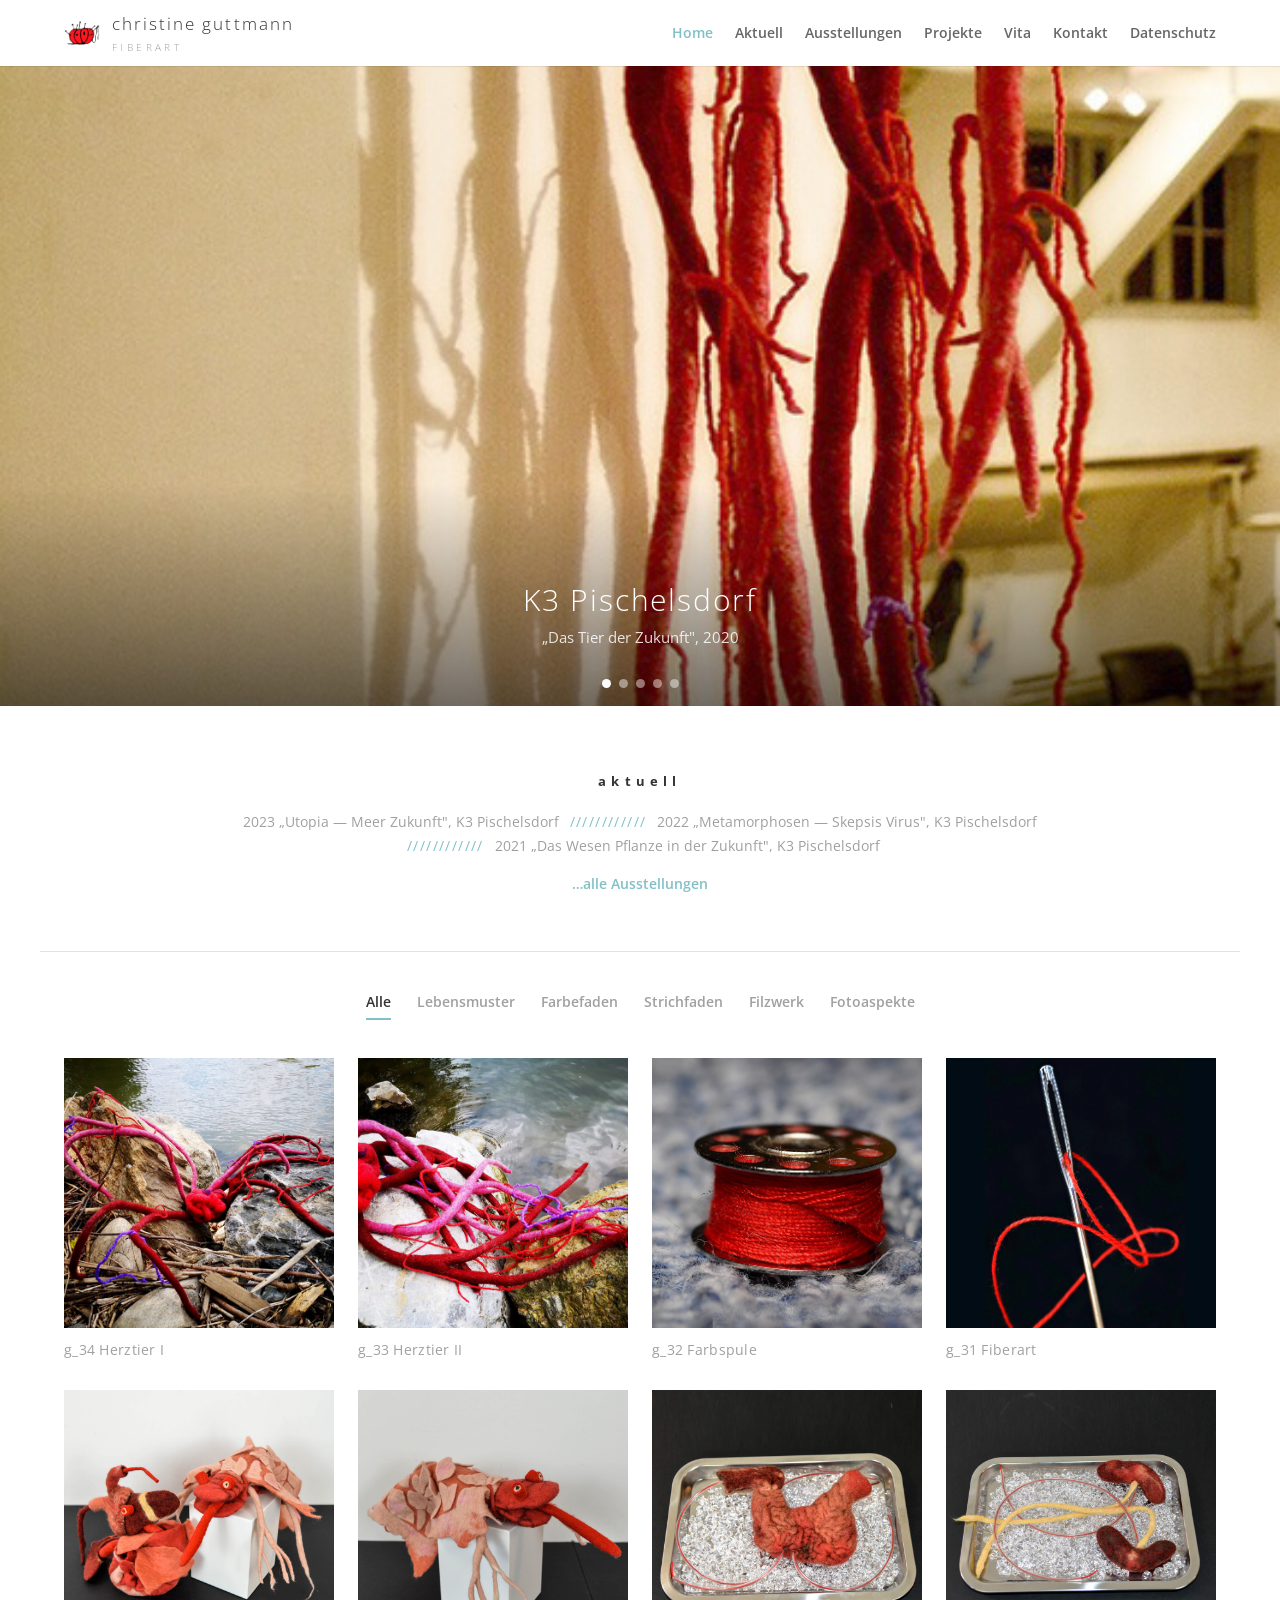
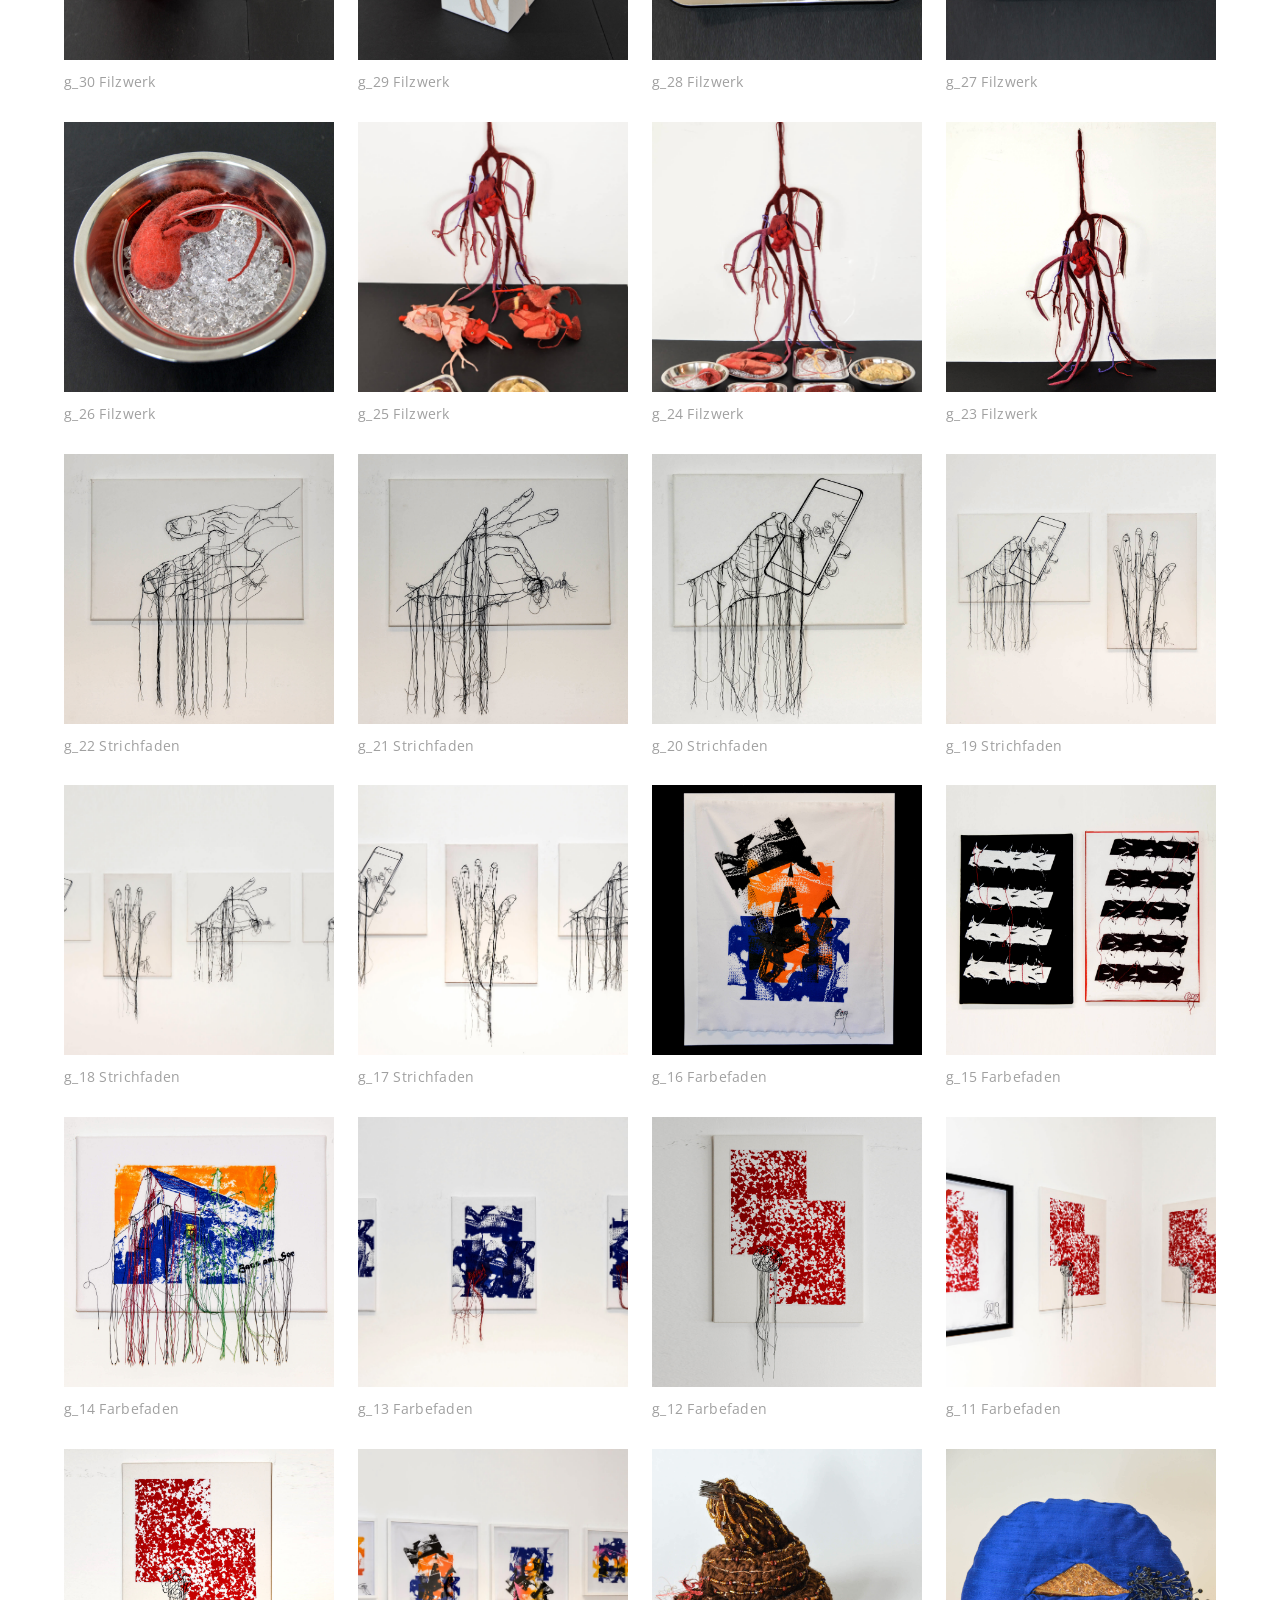
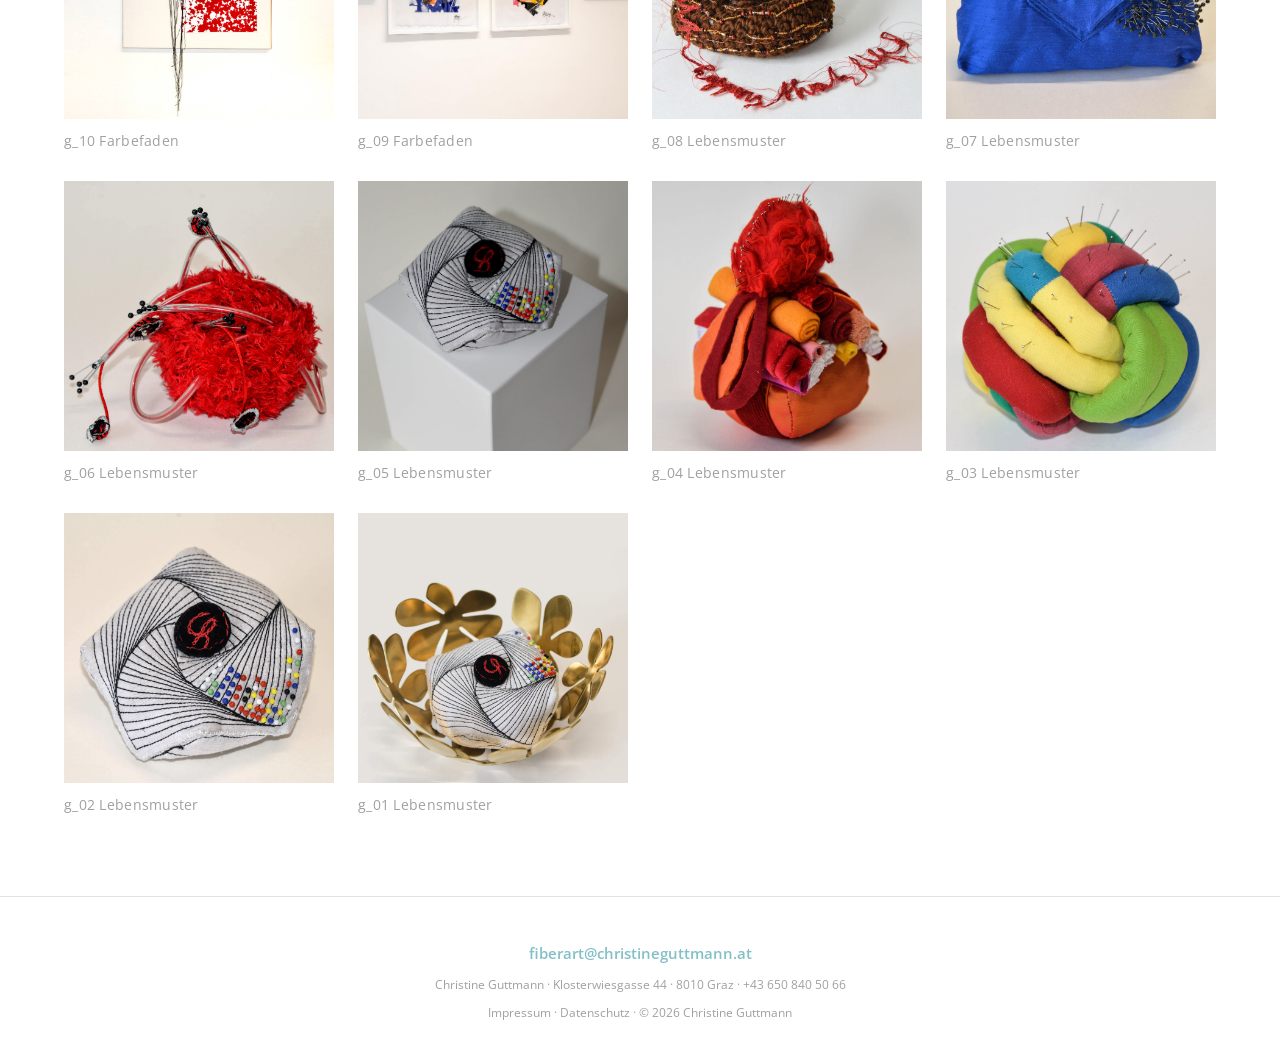
==== index.html @ 966ac3e8 "Initial commit: Guttmann website redesign Static site with six pages (index, vita, ausstellungen, ko" ====
<!DOCTYPE html>
<html lang="de">
<head>
  <meta charset="UTF-8">
  <meta name="viewport" content="width=device-width, initial-scale=1">
  <title>Christine Guttmann | fiberART</title>
  <meta name="description" content="Christine Guttmann — fiberART aus Graz. Textile Kunst: lebensMUSTER, farbeFADEN, strichFADEN, filzWERK, fotoASPEKTE.">
  <link rel="icon" type="image/png" sizes="32x32" href="assets/img/cropped-Fiberart-by-Christine-Guttmann-32x32.png">
  <link rel="icon" type="image/png" sizes="192x192" href="assets/img/cropped-Fiberart-by-Christine-Guttmann-192x192.png">
  <link rel="preconnect" href="https://fonts.googleapis.com">
  <link rel="preconnect" href="https://fonts.gstatic.com" crossorigin>
  <link href="https://fonts.googleapis.com/css2?family=Open+Sans:wght@300;400;600;700&display=swap" rel="stylesheet">
  <link rel="stylesheet" href="assets/css/style.css">
</head>
<body>

<header class="site-header" id="top">
  <div class="header-inner">
    <a class="logo" href="index.html">
      <img src="assets/img/cropped-Fiberart-by-Christine-Guttmann-180x180.png" alt="">
      <span>christine guttmann<em>fiberART</em></span>
    </a>
    <button class="nav-toggle" aria-label="Menü öffnen" aria-expanded="false"><span></span><span></span><span></span></button>
    <nav id="top-nav" aria-label="Hauptnavigation">
      <ul>
        <li><a href="index.html" class="current">Home</a></li>
        <li><a href="#aktuell">Aktuell</a></li>
        <li><a href="ausstellungen.html">Ausstellungen</a></li>
        <li><a href="#projekte">Projekte</a></li>
        <li><a href="vita.html">Vita</a></li>
        <li><a href="kontakt.html">Kontakt</a></li>
        <li><a href="datenschutz.html">Datenschutz</a></li>
      </ul>
    </nav>
  </div>
</header>

<!-- Fullwidth exhibition slider -->
<section class="slider" aria-label="Ausstellungsansichten">
  <div class="slides">
    <div class="slide is-active">
      <img src="assets/img/2020-K3-Ausstellung-Pischelsdorf-Christine-Guttmann.jpg" alt="Ausstellungsansicht K3 Pischelsdorf 2020">
      <div class="slide-caption">
        <h2>K3 Pischelsdorf</h2>
        <p>„Das Tier der Zukunft", 2020</p>
      </div>
    </div>
    <div class="slide">
      <img src="assets/img/Ausstellung-Christine-Guttmann-Die-Gedanken-sind-frei-.jpg" alt="Ausstellungsansicht Erlöserkirche Liebenau 2019">
      <div class="slide-caption">
        <h2>Erlöserkirche Liebenau</h2>
        <p>„Die Gedanken sind frei", 2019</p>
      </div>
    </div>
    <div class="slide">
      <img src="assets/img/Ausstellung-K3-Pischelsdorf-Der-Mensch-der-Zukunft-Christine-Guttmann.jpg" alt="Ausstellungsansicht K3 Pischelsdorf 2019">
      <div class="slide-caption">
        <h2>K3 Pischelsdorf</h2>
        <p>„Der Mensch der Zukunft", 2019</p>
      </div>
    </div>
    <div class="slide">
      <img src="assets/img/Ausstellung-Menschenbilder-Gallerie-Daboga-2017-Christine-Guttmann.jpg" alt="Ausstellungsansicht Galerie DABOGA Frohnleiten 2017">
      <div class="slide-caption">
        <h2>Galerie DABOGA, Frohnleiten</h2>
        <p>„Menschenbilder", 2017</p>
      </div>
    </div>
    <div class="slide">
      <img src="assets/img/Chistine-Guttmann-Ausstellung.jpg" alt="Ausstellungsansicht fiberART">
      <div class="slide-caption">
        <h2>fiberART</h2>
        <p>Textile Kunst aus Graz</p>
      </div>
    </div>
  </div>
  <button class="slider-arrow prev" aria-label="Vorheriges Bild">&#10094;</button>
  <button class="slider-arrow next" aria-label="Nächstes Bild">&#10095;</button>
  <div class="slider-dots" role="tablist"></div>
</section>

<!-- Aktuell -->
<section class="aktuell" id="aktuell">
  <h3>aktuell</h3>
  <p>
    2023 „Utopia — Meer Zukunft", K3 Pischelsdorf <span class="sep">////////////</span>
    2022 „Metamorphosen — Skepsis Virus", K3 Pischelsdorf <span class="sep">////////////</span>
    2021 „Das Wesen Pflanze in der Zukunft", K3 Pischelsdorf
  </p>
  <p class="more"><a href="ausstellungen.html">&hellip;alle Ausstellungen</a></p>
</section>

<!-- Filterable portfolio -->
<section class="portfolio" id="projekte">
  <ul class="filters" role="tablist" aria-label="Projekte filtern">
    <li><button class="filter is-active" data-filter="all">Alle</button></li>
    <li><button class="filter" data-filter="lebensmuster">Lebensmuster</button></li>
    <li><button class="filter" data-filter="farbefaden">Farbefaden</button></li>
    <li><button class="filter" data-filter="strichfaden">Strichfaden</button></li>
    <li><button class="filter" data-filter="filzwerk">Filzwerk</button></li>
    <li><button class="filter" data-filter="fotoaspekte">Fotoaspekte</button></li>
  </ul>

  <div class="grid">
    <a class="item" data-cat="fotoaspekte" href="assets/img/Herztier-I-Christine-Guttmann.jpg" data-lightbox data-caption="g_34 Herztier I">
      <figure><img src="assets/img/Herztier-I-Christine-Guttmann.jpg" alt="Herztier I" loading="lazy"></figure>
      <h2>g_34 Herztier I</h2>
    </a>
    <a class="item" data-cat="fotoaspekte" href="assets/img/Herztier-II-Christine-Guttmann.jpg" data-lightbox data-caption="g_33 Herztier II">
      <figure><img src="assets/img/Herztier-II-Christine-Guttmann.jpg" alt="Herztier II" loading="lazy"></figure>
      <h2>g_33 Herztier II</h2>
    </a>
    <a class="item" data-cat="fotoaspekte" href="assets/img/Farbspule.jpg" data-lightbox data-caption="g_32 Farbspule">
      <figure><img src="assets/img/Farbspule.jpg" alt="Farbspule" loading="lazy"></figure>
      <h2>g_32 Farbspule</h2>
    </a>
    <a class="item" data-cat="fotoaspekte" href="assets/img/Fiberart-by-Christine-Guttmann.jpg" data-lightbox data-caption="g_31 Fiberart">
      <figure><img src="assets/img/Fiberart-by-Christine-Guttmann.jpg" alt="Fiberart Detail" loading="lazy"></figure>
      <h2>g_31 Fiberart</h2>
    </a>
    <a class="item" data-cat="filzwerk" href="assets/img/Christine-Guttmann_Filzkunst_7759.jpg" data-lightbox data-caption="g_30 Filzwerk">
      <figure><img src="assets/img/Christine-Guttmann_Filzkunst_7759.jpg" alt="Filzwerk" loading="lazy"></figure>
      <h2>g_30 Filzwerk</h2>
    </a>
    <a class="item" data-cat="filzwerk" href="assets/img/Christine-Guttmann_Filzkunst_7757.jpg" data-lightbox data-caption="g_29 Filzwerk">
      <figure><img src="assets/img/Christine-Guttmann_Filzkunst_7757.jpg" alt="Filzwerk" loading="lazy"></figure>
      <h2>g_29 Filzwerk</h2>
    </a>
    <a class="item" data-cat="filzwerk" href="assets/img/Christine-Guttmann_Filzkunst_7756.jpg" data-lightbox data-caption="g_28 Filzwerk">
      <figure><img src="assets/img/Christine-Guttmann_Filzkunst_7756.jpg" alt="Filzwerk" loading="lazy"></figure>
      <h2>g_28 Filzwerk</h2>
    </a>
    <a class="item" data-cat="filzwerk" href="assets/img/Christine-Guttmann_Filzkunst_7752.jpg" data-lightbox data-caption="g_27 Filzwerk">
      <figure><img src="assets/img/Christine-Guttmann_Filzkunst_7752.jpg" alt="Filzwerk" loading="lazy"></figure>
      <h2>g_27 Filzwerk</h2>
    </a>
    <a class="item" data-cat="filzwerk" href="assets/img/Christine-Guttmann_Filzkunst_7746.jpg" data-lightbox data-caption="g_26 Filzwerk">
      <figure><img src="assets/img/Christine-Guttmann_Filzkunst_7746.jpg" alt="Filzwerk" loading="lazy"></figure>
      <h2>g_26 Filzwerk</h2>
    </a>
    <a class="item" data-cat="filzwerk" href="assets/img/Christine-Guttmann_Filzkunst_7738.jpg" data-lightbox data-caption="g_25 Filzwerk">
      <figure><img src="assets/img/Christine-Guttmann_Filzkunst_7738.jpg" alt="Filzwerk" loading="lazy"></figure>
      <h2>g_25 Filzwerk</h2>
    </a>
    <a class="item" data-cat="filzwerk" href="assets/img/Christine-Guttmann_Filzkunst_7726.jpg" data-lightbox data-caption="g_24 Filzwerk">
      <figure><img src="assets/img/Christine-Guttmann_Filzkunst_7726.jpg" alt="Filzwerk" loading="lazy"></figure>
      <h2>g_24 Filzwerk</h2>
    </a>
    <a class="item" data-cat="filzwerk" href="assets/img/Christine-Guttmann_Filzkunst_7720-2.jpg" data-lightbox data-caption="g_23 Filzwerk">
      <figure><img src="assets/img/Christine-Guttmann_Filzkunst_7720-2.jpg" alt="Filzwerk" loading="lazy"></figure>
      <h2>g_23 Filzwerk</h2>
    </a>
    <a class="item" data-cat="strichfaden" href="assets/img/Christine-Guttmann_StrichStich_7696.jpg" data-lightbox data-caption="g_22 Strichfaden">
      <figure><img src="assets/img/Christine-Guttmann_StrichStich_7696.jpg" alt="Strichfaden" loading="lazy"></figure>
      <h2>g_22 Strichfaden</h2>
    </a>
    <a class="item" data-cat="strichfaden" href="assets/img/Christine-Guttmann_StrichStich_7692.jpg" data-lightbox data-caption="g_21 Strichfaden">
      <figure><img src="assets/img/Christine-Guttmann_StrichStich_7692.jpg" alt="Strichfaden" loading="lazy"></figure>
      <h2>g_21 Strichfaden</h2>
    </a>
    <a class="item" data-cat="strichfaden" href="assets/img/Christine-Guttmann_StrichStich_7690-a.jpg" data-lightbox data-caption="g_20 Strichfaden">
      <figure><img src="assets/img/Christine-Guttmann_StrichStich_7690-a.jpg" alt="Strichfaden" loading="lazy"></figure>
      <h2>g_20 Strichfaden</h2>
    </a>
    <a class="item" data-cat="strichfaden" href="assets/img/Christine-Guttmann_StrichStich_7688a.jpg" data-lightbox data-caption="g_19 Strichfaden">
      <figure><img src="assets/img/Christine-Guttmann_StrichStich_7688a.jpg" alt="Strichfaden" loading="lazy"></figure>
      <h2>g_19 Strichfaden</h2>
    </a>
    <a class="item" data-cat="strichfaden" href="assets/img/Christine-Guttmann_StrichStich_7688.jpg" data-lightbox data-caption="g_18 Strichfaden">
      <figure><img src="assets/img/Christine-Guttmann_StrichStich_7688.jpg" alt="Strichfaden" loading="lazy"></figure>
      <h2>g_18 Strichfaden</h2>
    </a>
    <a class="item" data-cat="strichfaden" href="assets/img/Christine-Guttmann_StrichStich_7681-1.jpg" data-lightbox data-caption="g_17 Strichfaden">
      <figure><img src="assets/img/Christine-Guttmann_StrichStich_7681-1.jpg" alt="Strichfaden" loading="lazy"></figure>
      <h2>g_17 Strichfaden</h2>
    </a>
    <a class="item" data-cat="farbefaden" href="assets/img/Christine-Guttmann_FarbeStich_7719.jpg" data-lightbox data-caption="g_16 Farbefaden">
      <figure><img src="assets/img/Christine-Guttmann_FarbeStich_7719.jpg" alt="Farbefaden" loading="lazy"></figure>
      <h2>g_16 Farbefaden</h2>
    </a>
    <a class="item" data-cat="farbefaden" href="assets/img/Christine-Guttmann_FarbeStich_7711.jpg" data-lightbox data-caption="g_15 Farbefaden">
      <figure><img src="assets/img/Christine-Guttmann_FarbeStich_7711.jpg" alt="Farbefaden" loading="lazy"></figure>
      <h2>g_15 Farbefaden</h2>
    </a>
    <a class="item" data-cat="farbefaden" href="assets/img/Christine-Guttmann_FarbeStich_7673.jpg" data-lightbox data-caption="g_14 Farbefaden">
      <figure><img src="assets/img/Christine-Guttmann_FarbeStich_7673.jpg" alt="Farbefaden" loading="lazy"></figure>
      <h2>g_14 Farbefaden</h2>
    </a>
    <a class="item" data-cat="farbefaden" href="assets/img/Christine-Guttmann_FarbeStich_7664.jpg" data-lightbox data-caption="g_13 Farbefaden">
      <figure><img src="assets/img/Christine-Guttmann_FarbeStich_7664.jpg" alt="Farbefaden" loading="lazy"></figure>
      <h2>g_13 Farbefaden</h2>
    </a>
    <a class="item" data-cat="farbefaden" href="assets/img/Christine-Guttmann_FarbeStich_7650.jpg" data-lightbox data-caption="g_12 Farbefaden">
      <figure><img src="assets/img/Christine-Guttmann_FarbeStich_7650.jpg" alt="Farbefaden" loading="lazy"></figure>
      <h2>g_12 Farbefaden</h2>
    </a>
    <a class="item" data-cat="farbefaden" href="assets/img/Christine-Guttmann_FarbeStich_7628.jpg" data-lightbox data-caption="g_11 Farbefaden">
      <figure><img src="assets/img/Christine-Guttmann_FarbeStich_7628.jpg" alt="Farbefaden" loading="lazy"></figure>
      <h2>g_11 Farbefaden</h2>
    </a>
    <a class="item" data-cat="farbefaden" href="assets/img/Christine-Guttmann_FarbeStich_7623.jpg" data-lightbox data-caption="g_10 Farbefaden">
      <figure><img src="assets/img/Christine-Guttmann_FarbeStich_7623.jpg" alt="Farbefaden" loading="lazy"></figure>
      <h2>g_10 Farbefaden</h2>
    </a>
    <a class="item" data-cat="farbefaden" href="assets/img/Christine-Guttmann_FarbeStich_7602.jpg" data-lightbox data-caption="g_09 Farbefaden">
      <figure><img src="assets/img/Christine-Guttmann_FarbeStich_7602.jpg" alt="Farbefaden" loading="lazy"></figure>
      <h2>g_09 Farbefaden</h2>
    </a>
    <a class="item" data-cat="lebensmuster" href="assets/img/Christine-Guttmann_LebensmusterB_3792.jpg" data-lightbox data-caption="g_08 Lebensmuster">
      <figure><img src="assets/img/Christine-Guttmann_LebensmusterB_3792.jpg" alt="Lebensmuster" loading="lazy"></figure>
      <h2>g_08 Lebensmuster</h2>
    </a>
    <a class="item" data-cat="lebensmuster" href="assets/img/Christine-Guttmann_LebensmusterB_3738.jpg" data-lightbox data-caption="g_07 Lebensmuster">
      <figure><img src="assets/img/Christine-Guttmann_LebensmusterB_3738.jpg" alt="Lebensmuster" loading="lazy"></figure>
      <h2>g_07 Lebensmuster</h2>
    </a>
    <a class="item" data-cat="lebensmuster" href="assets/img/Christine-Guttmann_LebensmusterB_3706.jpg" data-lightbox data-caption="g_06 Lebensmuster">
      <figure><img src="assets/img/Christine-Guttmann_LebensmusterB_3706.jpg" alt="Lebensmuster" loading="lazy"></figure>
      <h2>g_06 Lebensmuster</h2>
    </a>
    <a class="item" data-cat="lebensmuster" href="assets/img/Christine-Guttmann_LebensmusterA_3830.jpg" data-lightbox data-caption="g_05 Lebensmuster">
      <figure><img src="assets/img/Christine-Guttmann_LebensmusterA_3830.jpg" alt="Lebensmuster" loading="lazy"></figure>
      <h2>g_05 Lebensmuster</h2>
    </a>
    <a class="item" data-cat="lebensmuster" href="assets/img/Christine-Guttmann_LebensmusterA_3778.jpg" data-lightbox data-caption="g_04 Lebensmuster">
      <figure><img src="assets/img/Christine-Guttmann_LebensmusterA_3778.jpg" alt="Lebensmuster" loading="lazy"></figure>
      <h2>g_04 Lebensmuster</h2>
    </a>
    <a class="item" data-cat="lebensmuster" href="assets/img/Christine-Guttmann_LebensmusterA_3770-1.jpg" data-lightbox data-caption="g_03 Lebensmuster">
      <figure><img src="assets/img/Christine-Guttmann_LebensmusterA_3770-1.jpg" alt="Lebensmuster" loading="lazy"></figure>
      <h2>g_03 Lebensmuster</h2>
    </a>
    <a class="item" data-cat="lebensmuster" href="assets/img/Christine-Guttmann_LebensmusterA_3720-1.jpg" data-lightbox data-caption="g_02 Lebensmuster">
      <figure><img src="assets/img/Christine-Guttmann_LebensmusterA_3720-1.jpg" alt="Lebensmuster" loading="lazy"></figure>
      <h2>g_02 Lebensmuster</h2>
    </a>
    <a class="item" data-cat="lebensmuster" href="assets/img/Christine-Guttmann_LebensmusterA_3715-1.jpg" data-lightbox data-caption="g_01 Lebensmuster">
      <figure><img src="assets/img/Christine-Guttmann_LebensmusterA_3715-1.jpg" alt="Lebensmuster" loading="lazy"></figure>
      <h2>g_01 Lebensmuster</h2>
    </a>
  </div>
</section>

<footer class="site-footer">
  <p><a href="mailto:fiberart@christineguttmann.at">fiberart@christineguttmann.at</a></p>
  <p class="fine">Christine Guttmann · Klosterwiesgasse 44 · 8010 Graz · <a href="tel:+436508405066">+43&nbsp;650&nbsp;840&nbsp;50&nbsp;66</a></p>
  <p class="fine legal">
    <a href="impressum.html">Impressum</a> ·
    <a href="datenschutz.html">Datenschutz</a> ·
    © <span id="year">2026</span> Christine Guttmann
  </p>
</footer>

<script src="assets/js/main.js"></script>
</body>
</html>
---- assets/css/style.css ----
/* ============================================================
   Christine Guttmann — fiberART · Redesign
   Minimal white portfolio: fixed header, fullwidth slider,
   aktuell strip, filterable project grid, slim footer.
   ============================================================ */

:root {
  --text: #666;
  --text-light: #a0a0a0;
  --heading: #333;
  --accent: #82c0c7;
  --line: #e2e2e2;
  --bg: #fff;
  --header-h: 66px;
  --max: 1200px;
}

* { margin: 0; padding: 0; box-sizing: border-box; }

html { scroll-behavior: smooth; scroll-padding-top: var(--header-h); }

body {
  font-family: "Open Sans", Helvetica, Arial, sans-serif;
  font-size: 14px;
  line-height: 1.7;
  color: var(--text);
  background: var(--bg);
  -webkit-font-smoothing: antialiased;
}

img { max-width: 100%; display: block; }
a { color: var(--accent); text-decoration: none; transition: color .2s ease, opacity .2s ease; }
a:hover { color: var(--heading); }

/* ---------- Header ---------- */

.site-header {
  position: fixed;
  inset: 0 0 auto 0;
  height: var(--header-h);
  background: rgba(255, 255, 255, .96);
  box-shadow: 0 1px 0 rgba(0, 0, 0, .08);
  z-index: 100;
}

.header-inner {
  max-width: var(--max);
  height: 100%;
  margin: 0 auto;
  padding: 0 24px;
  display: flex;
  align-items: center;
  justify-content: space-between;
  gap: 24px;
}

.logo {
  display: flex;
  align-items: center;
  gap: 12px;
  color: var(--heading);
}

.logo img { width: 36px; height: 36px; }

.logo span {
  font-size: 17px;
  font-weight: 300;
  letter-spacing: .12em;
  text-transform: lowercase;
  white-space: nowrap;
}

.logo em {
  display: block;
  font-style: normal;
  font-size: 10px;
  letter-spacing: .34em;
  color: var(--text-light);
  text-transform: uppercase;
}

#top-nav ul {
  list-style: none;
  display: flex;
  gap: 22px;
}

#top-nav a {
  color: var(--text);
  font-size: 14px;
  font-weight: 600;
  padding: 6px 0;
}

#top-nav a:hover,
#top-nav a.current { color: var(--accent); }

.nav-toggle {
  display: none;
  background: none;
  border: 0;
  cursor: pointer;
  padding: 8px;
}

.nav-toggle span {
  display: block;
  width: 22px;
  height: 2px;
  margin: 5px 0;
  background: var(--heading);
  transition: transform .2s ease, opacity .2s ease;
}

/* ---------- Slider ---------- */

.slider {
  position: relative;
  margin-top: var(--header-h);
  height: min(72vh, 640px);
  overflow: hidden;
  background: #111;
}

.slides, .slide { position: absolute; inset: 0; }

.slide {
  opacity: 0;
  transition: opacity .8s ease;
  pointer-events: none;
}

.slide.is-active { opacity: 1; pointer-events: auto; }

.slide img {
  width: 100%;
  height: 100%;
  object-fit: cover;
  object-position: center;
}

.slide-caption {
  position: absolute;
  inset: auto 0 0 0;
  padding: 90px 24px 56px;
  text-align: center;
  color: #fff;
  background: linear-gradient(to top, rgba(0, 0, 0, .55), transparent);
}

.slide-caption h2 {
  font-size: 30px;
  font-weight: 300;
  letter-spacing: .06em;
}

.slide-caption p {
  font-size: 15px;
  color: rgba(255, 255, 255, .85);
}

.slider-arrow {
  position: absolute;
  top: 50%;
  transform: translateY(-50%);
  background: none;
  border: 0;
  color: rgba(255, 255, 255, .7);
  font-size: 34px;
  line-height: 1;
  padding: 16px;
  cursor: pointer;
  opacity: 0;
  transition: opacity .3s ease, color .2s ease;
  z-index: 5;
}

.slider:hover .slider-arrow { opacity: 1; }
.slider-arrow:hover { color: #fff; }
.slider-arrow.prev { left: 8px; }
.slider-arrow.next { right: 8px; }

.slider-dots {
  position: absolute;
  inset: auto 0 18px 0;
  display: flex;
  justify-content: center;
  gap: 8px;
  z-index: 5;
}

.slider-dots button {
  width: 9px;
  height: 9px;
  border-radius: 50%;
  border: 0;
  background: rgba(255, 255, 255, .45);
  cursor: pointer;
  transition: background .2s ease;
}

.slider-dots button.is-active { background: #fff; }

/* ---------- Aktuell ---------- */

.aktuell {
  max-width: 900px;
  margin: 0 auto;
  padding: 64px 24px 56px;
  text-align: center;
}

.aktuell h3 {
  font-size: 13px;
  font-weight: 700;
  letter-spacing: .4em;
  text-transform: lowercase;
  color: var(--heading);
  margin-bottom: 18px;
}

.aktuell p { color: var(--text-light); }

.aktuell .sep {
  color: var(--accent);
  letter-spacing: .1em;
  margin: 0 .5em;
  user-select: none;
}

.aktuell .more { margin-top: 14px; }
.aktuell .more a { font-weight: 600; }

/* ---------- Portfolio ---------- */

.portfolio {
  max-width: var(--max);
  margin: 0 auto;
  padding: 0 24px 80px;
  border-top: 1px solid var(--line);
}

.filters {
  list-style: none;
  display: flex;
  flex-wrap: wrap;
  justify-content: center;
  gap: 6px 26px;
  padding: 34px 0 38px;
}

.filter {
  background: none;
  border: 0;
  font: inherit;
  font-size: 14px;
  font-weight: 600;
  color: var(--text-light);
  cursor: pointer;
  padding: 4px 0;
  border-bottom: 2px solid transparent;
  transition: color .2s ease, border-color .2s ease;
}

.filter:hover { color: var(--text); }
.filter.is-active { color: var(--heading); border-bottom-color: var(--accent); }

.grid {
  display: grid;
  grid-template-columns: repeat(4, 1fr);
  gap: 28px 24px;
}

.item { display: block; }
.item.is-hidden { display: none; }

.item figure {
  aspect-ratio: 1 / 1;
  overflow: hidden;
  background: #f4f4f4;
}

.item img {
  width: 100%;
  height: 100%;
  object-fit: cover;
  transition: transform .5s ease, opacity .3s ease;
}

.item:hover img { transform: scale(1.04); opacity: .85; }

.item h2 {
  margin-top: 10px;
  font-size: 14px;
  font-weight: 400;
  color: var(--text-light);
  letter-spacing: .02em;
  transition: color .2s ease;
}

.item:hover h2 { color: var(--accent); }

/* ---------- Subpages ---------- */

.page {
  max-width: var(--max);
  margin: 0 auto;
  padding: 0 24px 80px;
}

.page-head {
  margin-top: var(--header-h);
  padding: 64px 0 44px;
  text-align: center;
}

.page-head h1 {
  font-size: 30px;
  font-weight: 300;
  letter-spacing: .06em;
  color: var(--heading);
}

.page-head p {
  margin-top: 8px;
  color: var(--text-light);
}

.prose { max-width: 700px; margin: 0 auto; }
.prose p + p { margin-top: 1.1em; }
.prose h2 {
  margin: 2.2em 0 .6em;
  font-size: 15px;
  font-weight: 700;
  letter-spacing: .06em;
  color: var(--heading);
}
.prose ul { margin: .8em 0 .8em 1.2em; }
.prose li { margin-bottom: .3em; }

.prose blockquote {
  margin: 2em 0;
  padding-left: 20px;
  border-left: 2px solid var(--accent);
  font-style: italic;
  color: var(--text-light);
}

.two-col {
  display: grid;
  grid-template-columns: 1.4fr 1fr;
  gap: 48px;
  align-items: start;
  max-width: 1000px;
  margin: 0 auto;
}

.two-col .prose { max-width: none; }

/* Contact card */
.contact-card {
  margin-top: 28px;
  display: grid;
  grid-template-columns: 90px 1fr;
  gap: 10px 20px;
}

.contact-card dt {
  font-weight: 600;
  color: var(--heading);
  font-size: 12px;
  letter-spacing: .1em;
  text-transform: uppercase;
  padding-top: 2px;
}

/* Exhibition list */
.exhibitions { list-style: none; max-width: 900px; margin: 0 auto; }

.exhibitions > li {
  padding: 36px 0;
  border-top: 1px solid var(--line);
}

.exhibitions > li:first-child { border-top: 0; padding-top: 0; }

.exhibitions .year {
  font-size: 12px;
  font-weight: 700;
  letter-spacing: .3em;
  color: var(--accent);
}

.exhibitions h2 {
  margin-top: 6px;
  font-size: 19px;
  font-weight: 300;
  letter-spacing: .03em;
  color: var(--heading);
}

.exhibitions .venue { color: var(--text-light); }

/* Image galleries on subpages */
.gallery {
  margin-top: 18px;
  display: grid;
  grid-template-columns: repeat(auto-fit, minmax(200px, 1fr));
  gap: 14px;
}

.gallery a { display: block; overflow: hidden; background: #f4f4f4; }
.gallery img {
  width: 100%;
  aspect-ratio: 4 / 3;
  object-fit: cover;
  transition: transform .5s ease, opacity .3s ease;
}
.gallery a:hover img { transform: scale(1.04); opacity: .85; }

.page-note {
  max-width: 700px;
  margin: 56px auto 0;
  text-align: center;
  color: var(--text-light);
}

/* ---------- Lightbox ---------- */

body.lb-open { overflow: hidden; }

.lightbox {
  position: fixed;
  inset: 0;
  z-index: 200;
  display: none;
  align-items: center;
  justify-content: center;
  padding: 56px 24px;
  background: rgba(0, 0, 0, .92);
}

.lightbox.is-open { display: flex; }

.lightbox figure {
  max-width: 100%;
  max-height: 100%;
  text-align: center;
}

.lightbox img {
  max-width: 100%;
  max-height: calc(100vh - 130px);
  width: auto;
  margin: 0 auto;
  object-fit: contain;
}

.lightbox figcaption {
  margin-top: 14px;
  font-size: 13px;
  letter-spacing: .08em;
  color: rgba(255, 255, 255, .75);
}

.lb-close,
.lb-arrow {
  position: absolute;
  background: none;
  border: 0;
  color: rgba(255, 255, 255, .7);
  line-height: 1;
  cursor: pointer;
  transition: color .2s ease;
  z-index: 2;
}

.lb-close:hover,
.lb-arrow:hover { color: #fff; }

.lb-close { top: 14px; right: 20px; font-size: 34px; padding: 8px 12px; }
.lb-arrow { top: 50%; transform: translateY(-50%); font-size: 34px; padding: 16px; display: none; }
.lightbox.has-nav .lb-arrow { display: block; }
.lb-arrow.prev { left: 8px; }
.lb-arrow.next { right: 8px; }

/* ---------- Footer ---------- */

.site-footer {
  border-top: 1px solid var(--line);
  padding: 44px 24px 40px;
  text-align: center;
}

.site-footer > p:first-child a {
  font-size: 15px;
  font-weight: 600;
}

.site-footer .fine {
  margin-top: 8px;
  font-size: 12px;
  color: var(--text-light);
}

.site-footer .fine a { color: var(--text-light); }
.site-footer .fine a:hover { color: var(--accent); }

/* ---------- Responsive ---------- */

@media (max-width: 980px) {
  .grid { grid-template-columns: repeat(3, 1fr); }
}

@media (max-width: 860px) {
  .nav-toggle { display: block; }

  #top-nav {
    position: fixed;
    top: var(--header-h);
    left: 0;
    right: 0;
    background: #fff;
    box-shadow: 0 8px 16px rgba(0, 0, 0, .08);
    max-height: 0;
    overflow: hidden;
    transition: max-height .3s ease;
  }

  #top-nav.is-open { max-height: 420px; }

  #top-nav ul {
    flex-direction: column;
    gap: 0;
    padding: 10px 24px 16px;
  }

  #top-nav a { display: block; padding: 10px 0; border-bottom: 1px solid var(--line); }
  #top-nav li:last-child a { border-bottom: 0; }

  body.nav-open .nav-toggle span:nth-child(1) { transform: translateY(7px) rotate(45deg); }
  body.nav-open .nav-toggle span:nth-child(2) { opacity: 0; }
  body.nav-open .nav-toggle span:nth-child(3) { transform: translateY(-7px) rotate(-45deg); }

  .slider { height: 52vh; }
  .slide-caption h2 { font-size: 22px; }

  .two-col { grid-template-columns: 1fr; gap: 32px; max-width: 700px; }
  .two-col figure { order: -1; }
}

@media (max-width: 620px) {
  .grid { grid-template-columns: repeat(2, 1fr); gap: 20px 14px; }
  .logo span { font-size: 15px; }
}
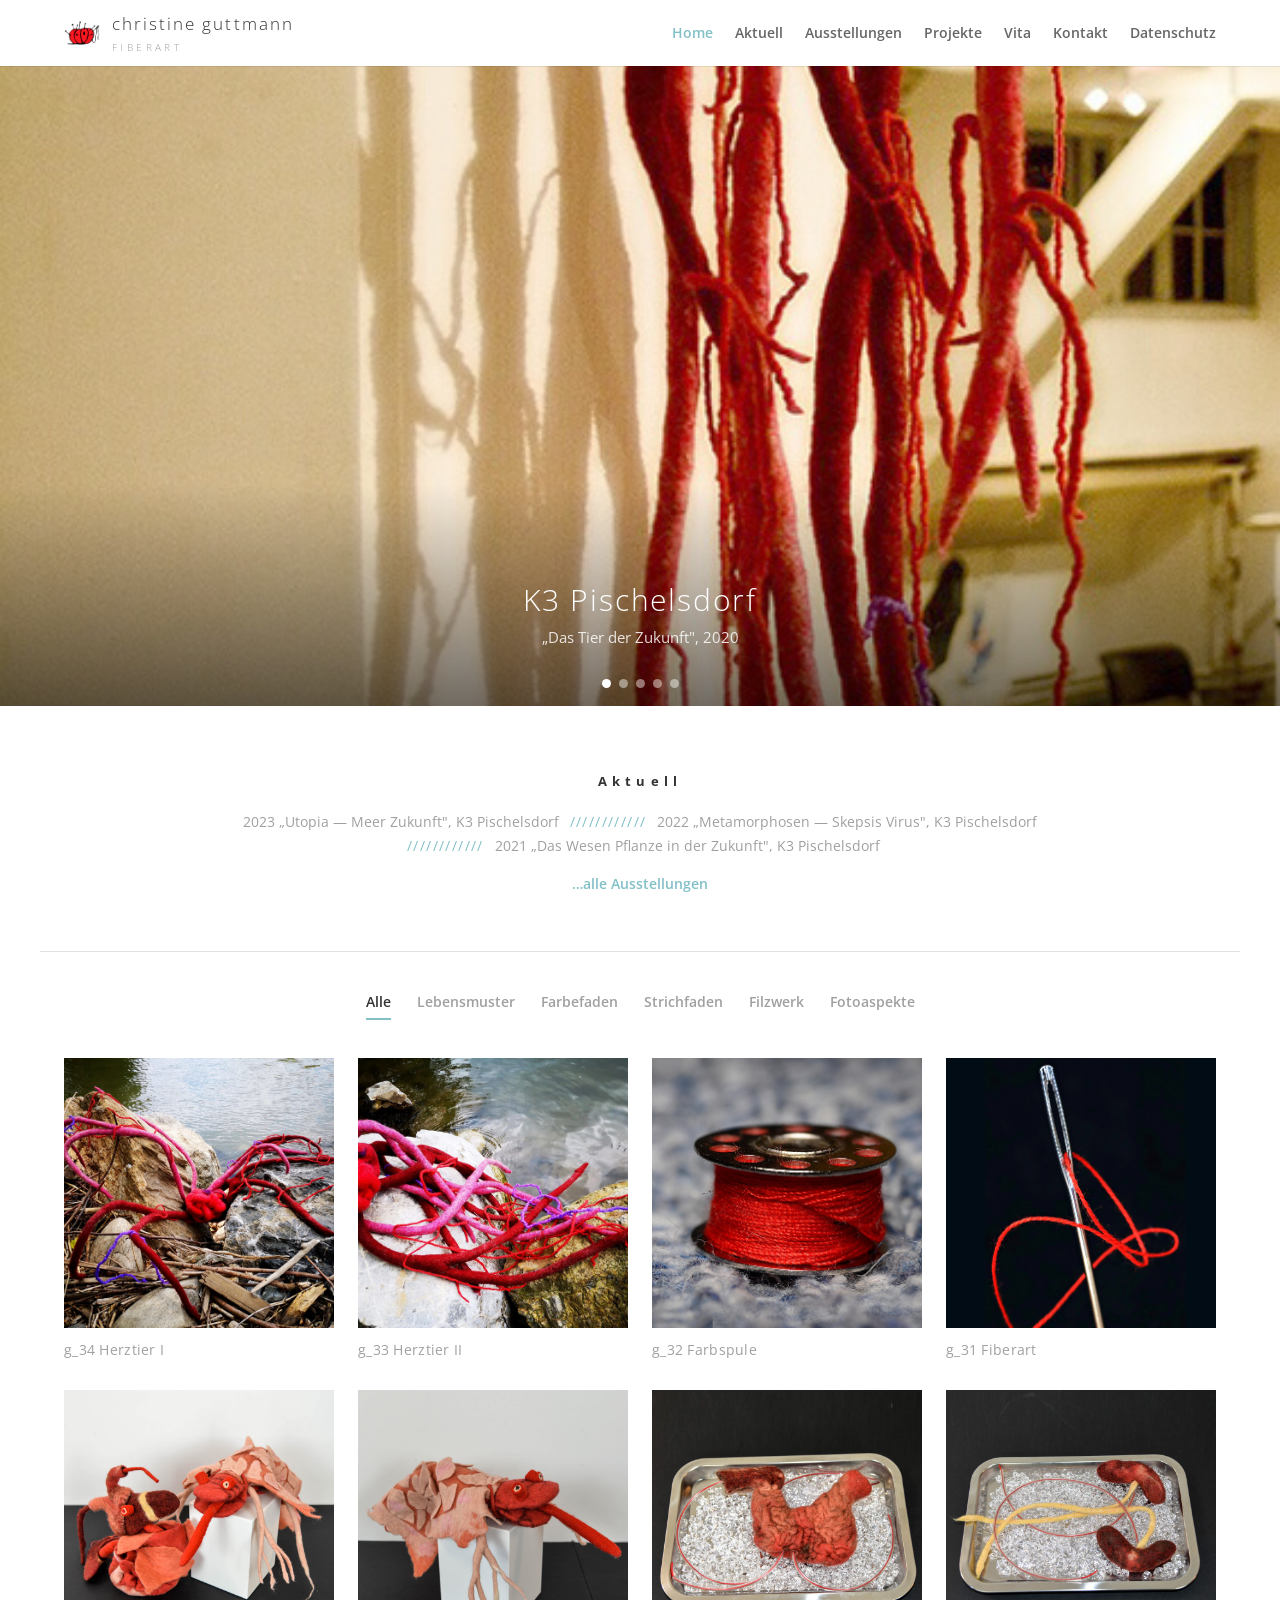
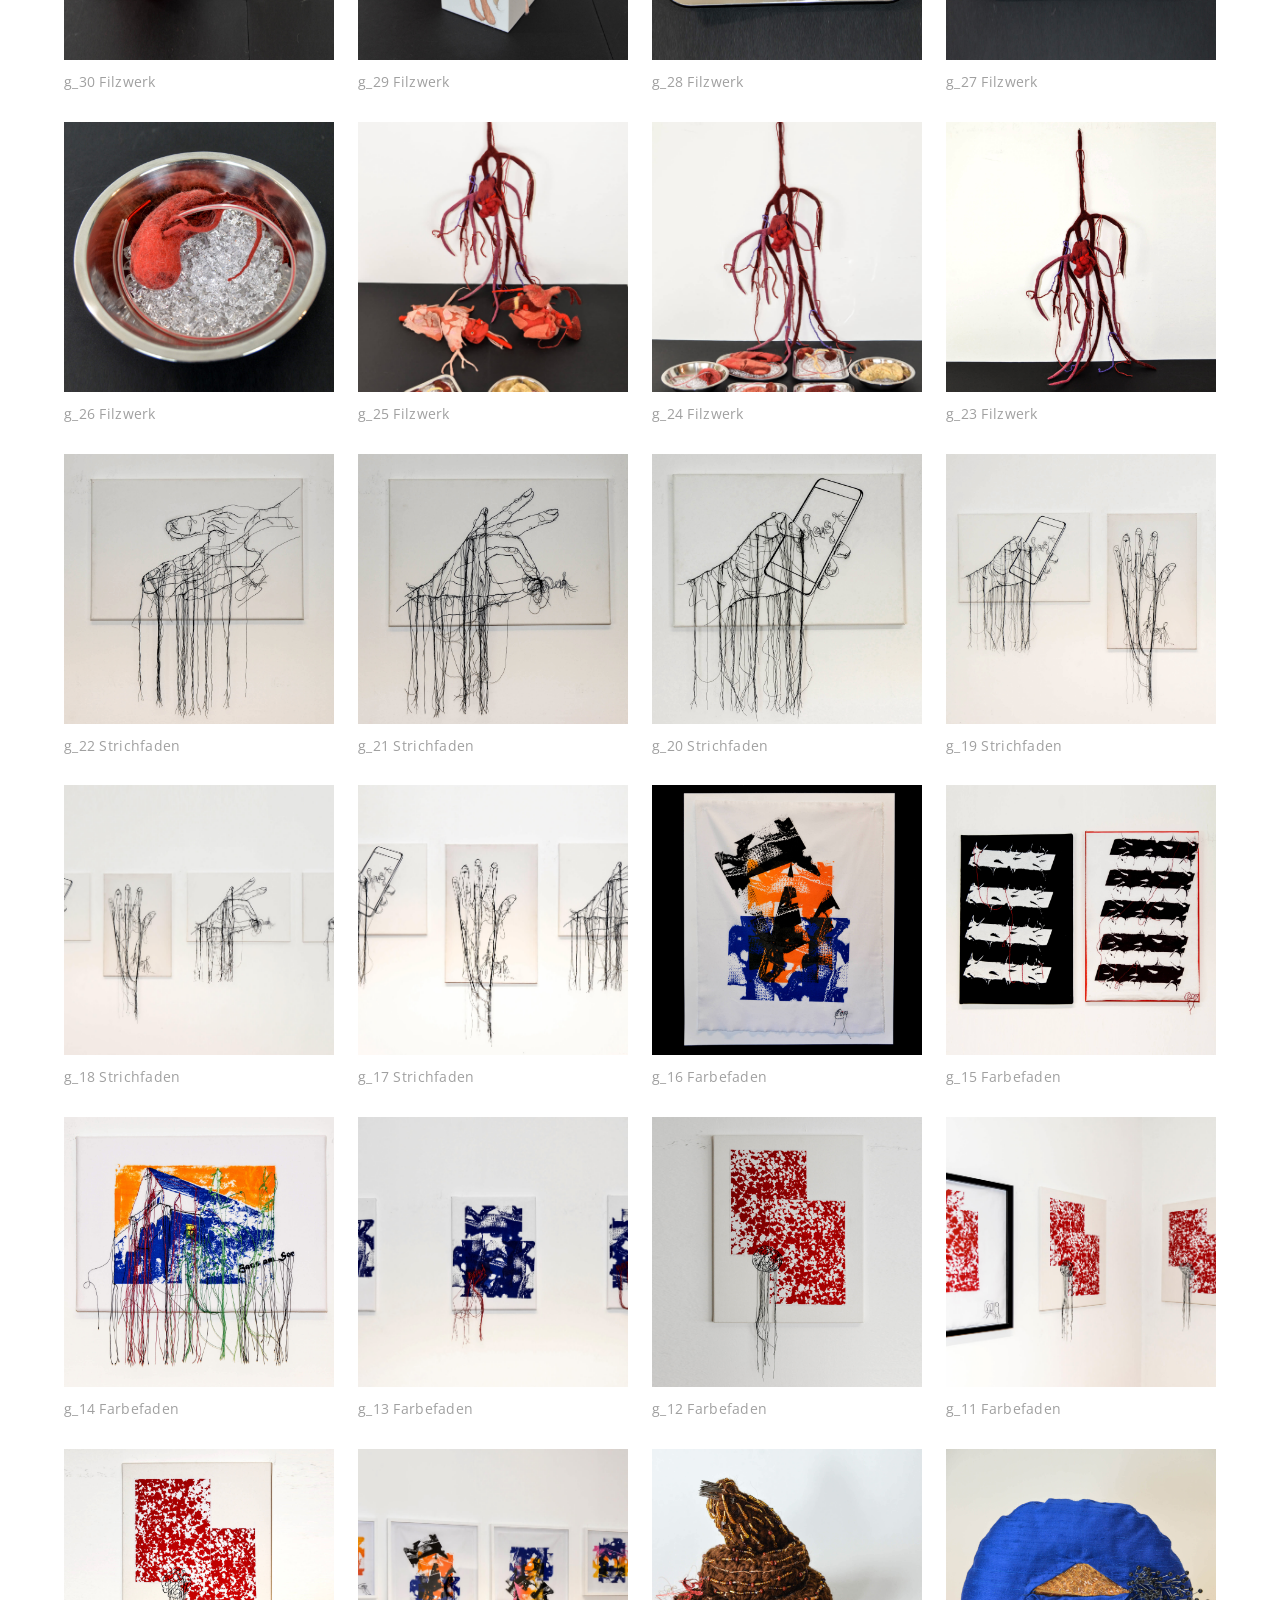
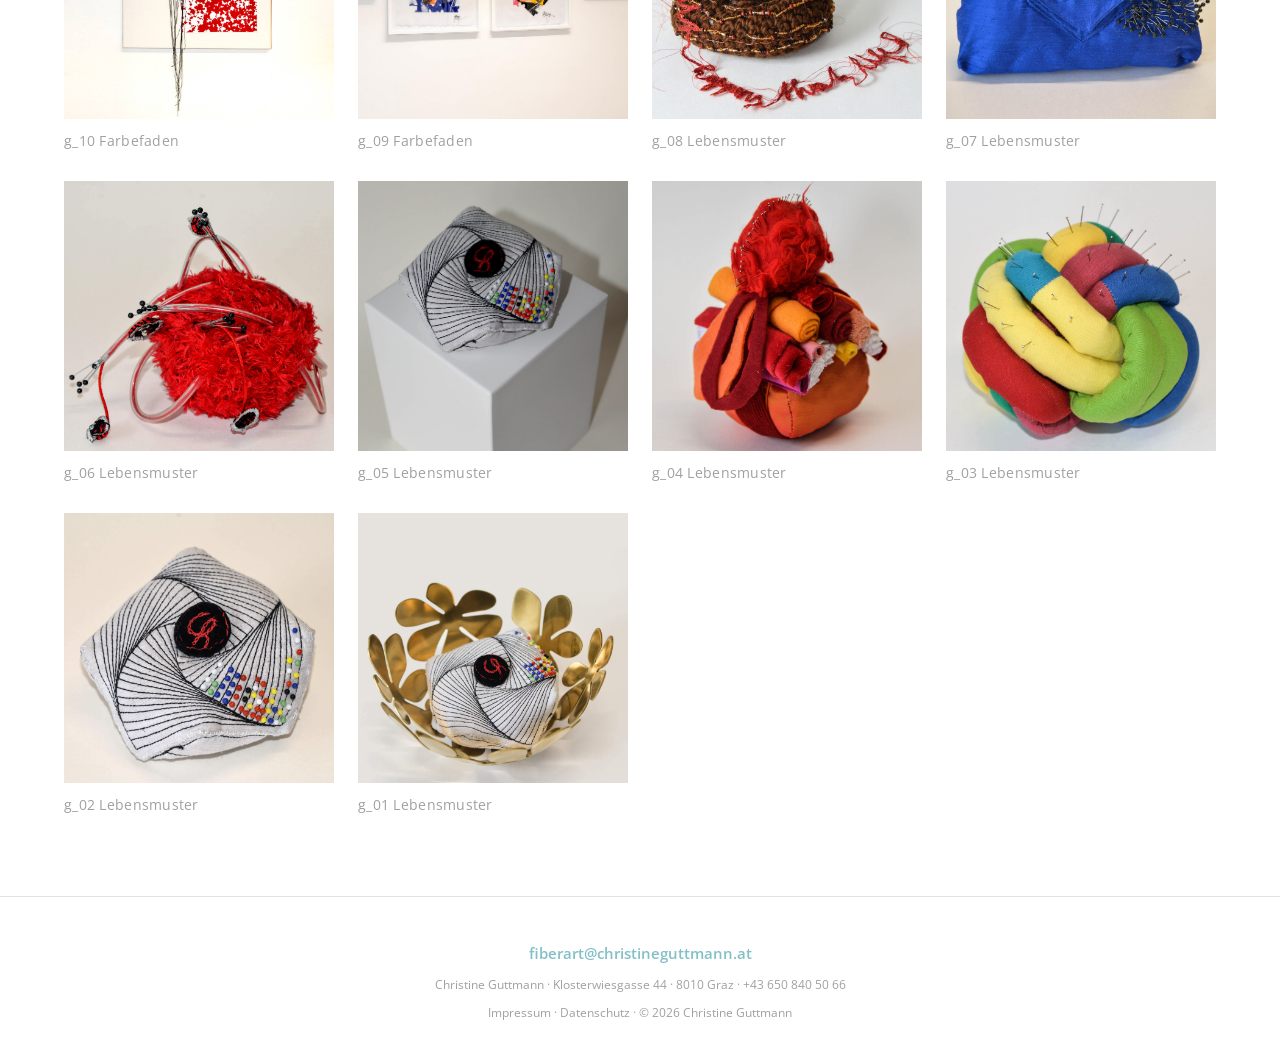
==== commit 46e35688: "@ Capitalise page titles The five page headings and the "aktuell" heading were lowercase. The latter" ====
--- a/index.html
+++ b/index.html
@@ -37,7 +37,7 @@
 
 <!-- Fullwidth exhibition slider -->
 <section class="slider" aria-label="Ausstellungsansichten">
-  <div class="slides">
+  <div class="slides" data-cms="startseite-slider" data-cms-kind="list" data-cms-label="Slideshow auf der Startseite">
     <div class="slide is-active">
       <img src="assets/img/2020-K3-Ausstellung-Pischelsdorf-Christine-Guttmann.jpg" alt="Ausstellungsansicht K3 Pischelsdorf 2020">
       <div class="slide-caption">
@@ -81,8 +81,8 @@
 
 <!-- Aktuell -->
 <section class="aktuell" id="aktuell">
-  <h3>aktuell</h3>
-  <p>
+  <h3 data-cms="aktuell-titel" data-cms-kind="text" data-cms-label="Überschrift">Aktuell</h3>
+  <p data-cms="aktuell-text" data-cms-kind="rich" data-cms-label="Aktuelle Ausstellungen">
     2023 „Utopia — Meer Zukunft", K3 Pischelsdorf <span class="sep">////////////</span>
     2022 „Metamorphosen — Skepsis Virus", K3 Pischelsdorf <span class="sep">////////////</span>
     2021 „Das Wesen Pflanze in der Zukunft", K3 Pischelsdorf
@@ -101,7 +101,7 @@
     <li><button class="filter" data-filter="fotoaspekte">Fotoaspekte</button></li>
   </ul>
 
-  <div class="grid">
+  <div class="grid" data-cms="projekte" data-cms-kind="list" data-cms-label="Projekte / Galerie">
     <a class="item" data-cat="fotoaspekte" href="assets/img/Herztier-I-Christine-Guttmann.jpg" data-lightbox data-caption="g_34 Herztier I">
       <figure><img src="assets/img/Herztier-I-Christine-Guttmann.jpg" alt="Herztier I" loading="lazy"></figure>
       <h2>g_34 Herztier I</h2>
@@ -242,8 +242,8 @@
 </section>
 
 <footer class="site-footer">
-  <p><a href="mailto:fiberart@christineguttmann.at">fiberart@christineguttmann.at</a></p>
-  <p class="fine">Christine Guttmann · Klosterwiesgasse 44 · 8010 Graz · <a href="tel:+436508405066">+43&nbsp;650&nbsp;840&nbsp;50&nbsp;66</a></p>
+  <p data-cms="footer-email" data-cms-kind="rich" data-cms-global data-cms-label="Footer: E-Mail"><a href="mailto:fiberart@christineguttmann.at">fiberart@christineguttmann.at</a></p>
+  <p class="fine" data-cms="footer-adresse" data-cms-kind="rich" data-cms-global data-cms-label="Footer: Adresse">Christine Guttmann · Klosterwiesgasse 44 · 8010 Graz · <a href="tel:+436508405066">+43&nbsp;650&nbsp;840&nbsp;50&nbsp;66</a></p>
   <p class="fine legal">
     <a href="impressum.html">Impressum</a> ·
     <a href="datenschutz.html">Datenschutz</a> ·
--- a/assets/css/style.css
+++ b/assets/css/style.css
@@ -215,7 +215,6 @@
   font-size: 13px;
   font-weight: 700;
   letter-spacing: .4em;
-  text-transform: lowercase;
   color: var(--heading);
   margin-bottom: 18px;
 }
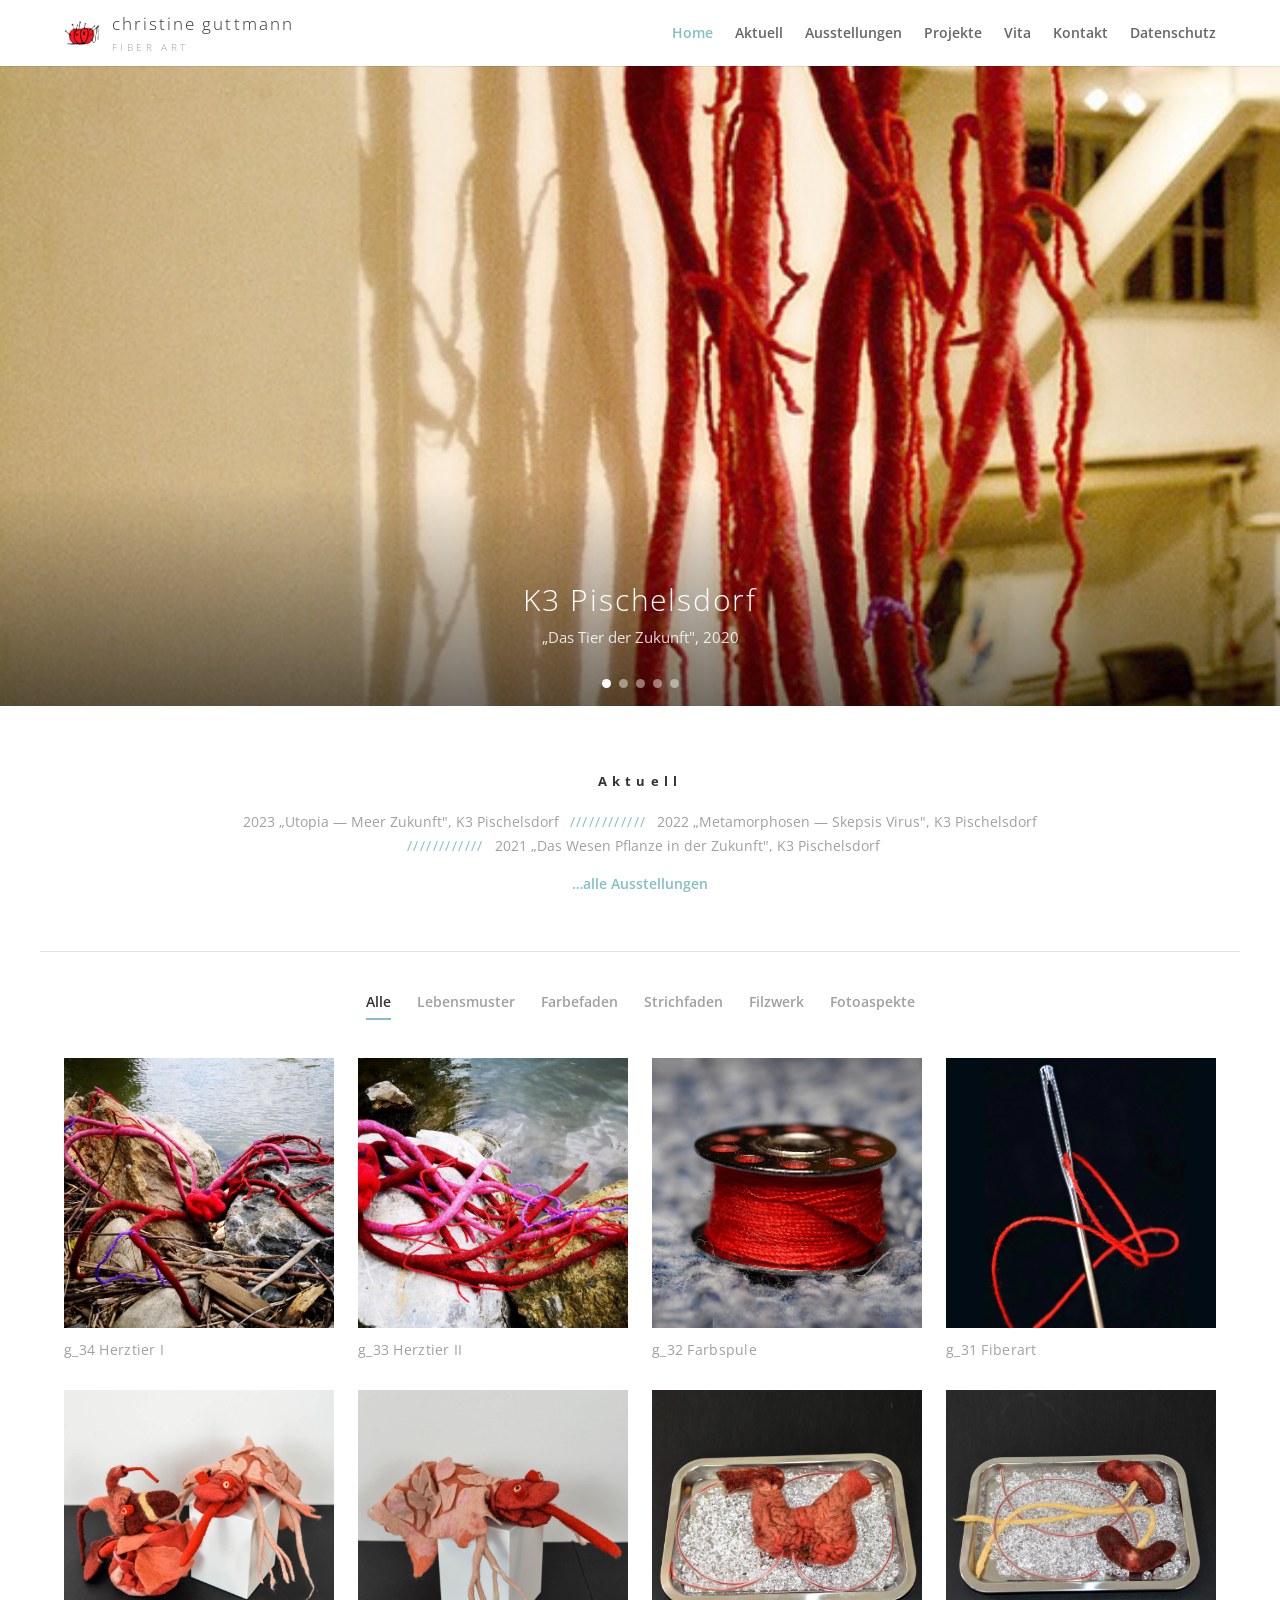
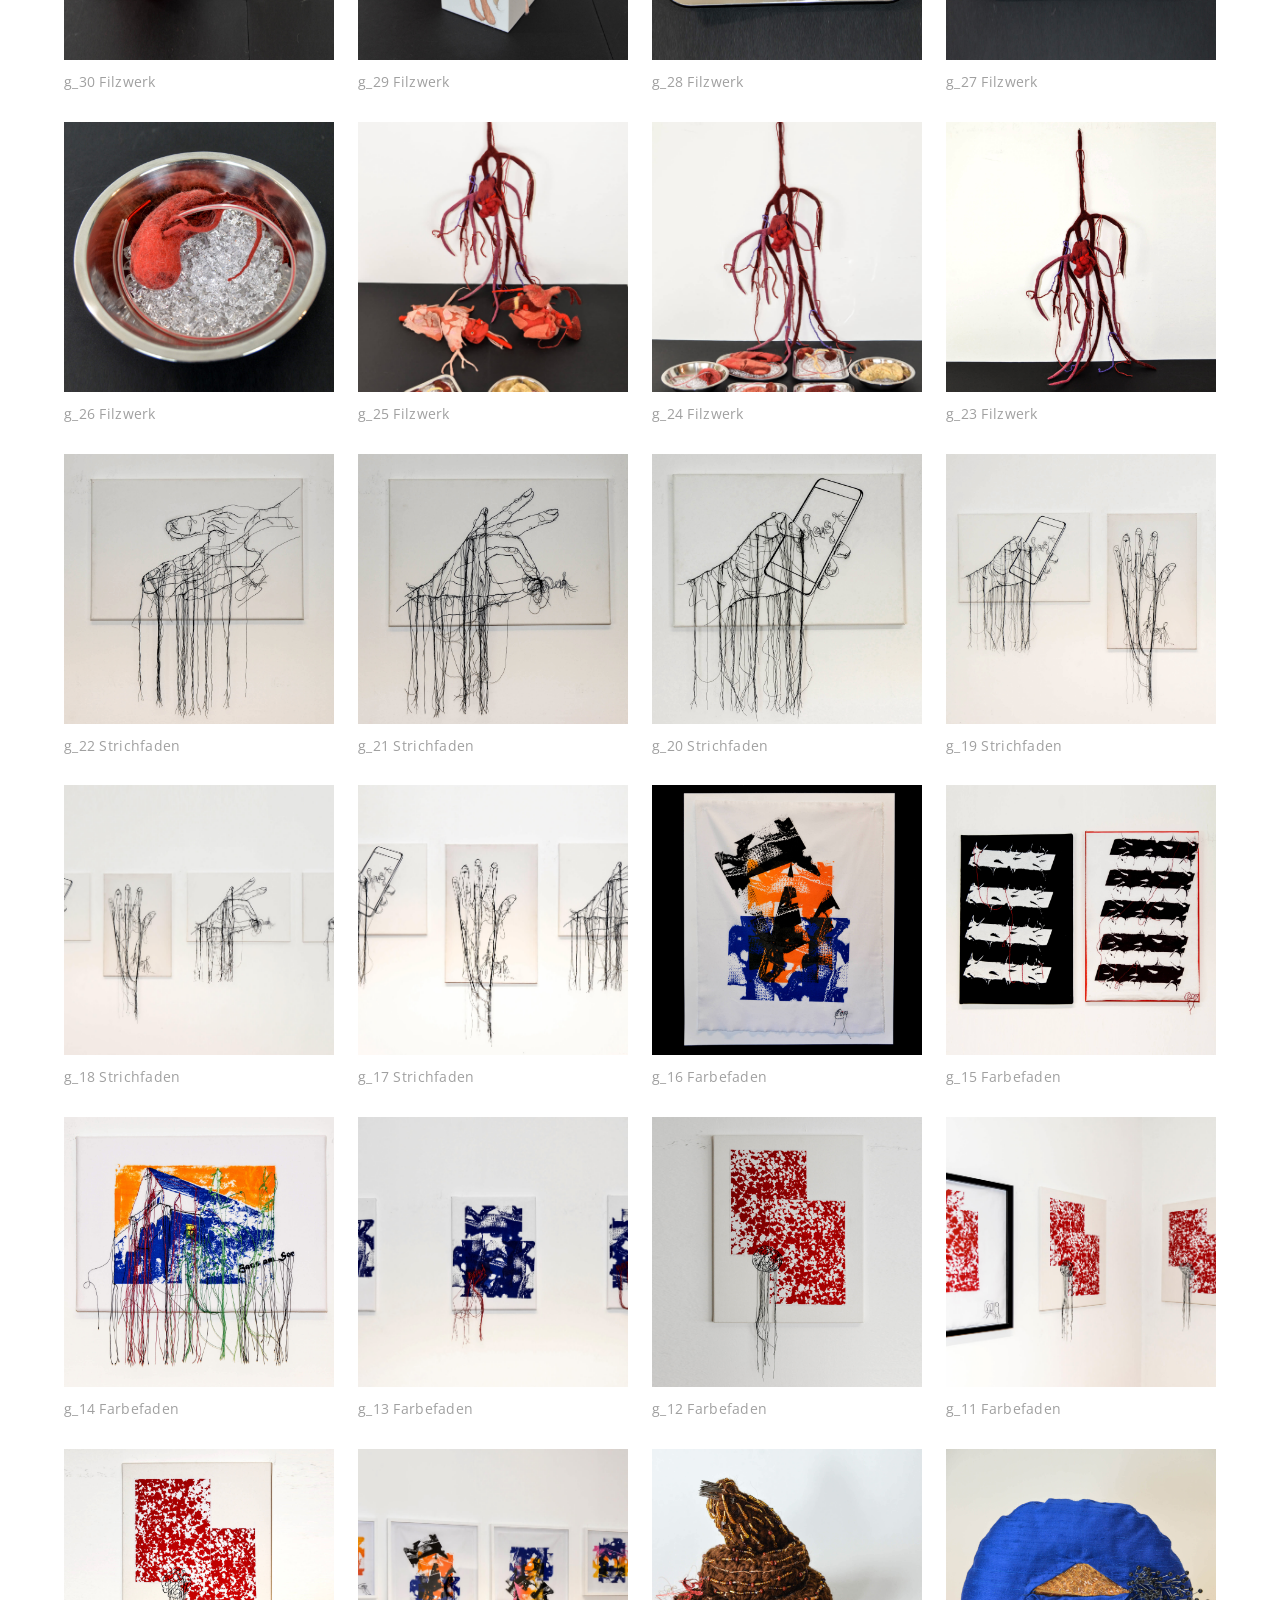
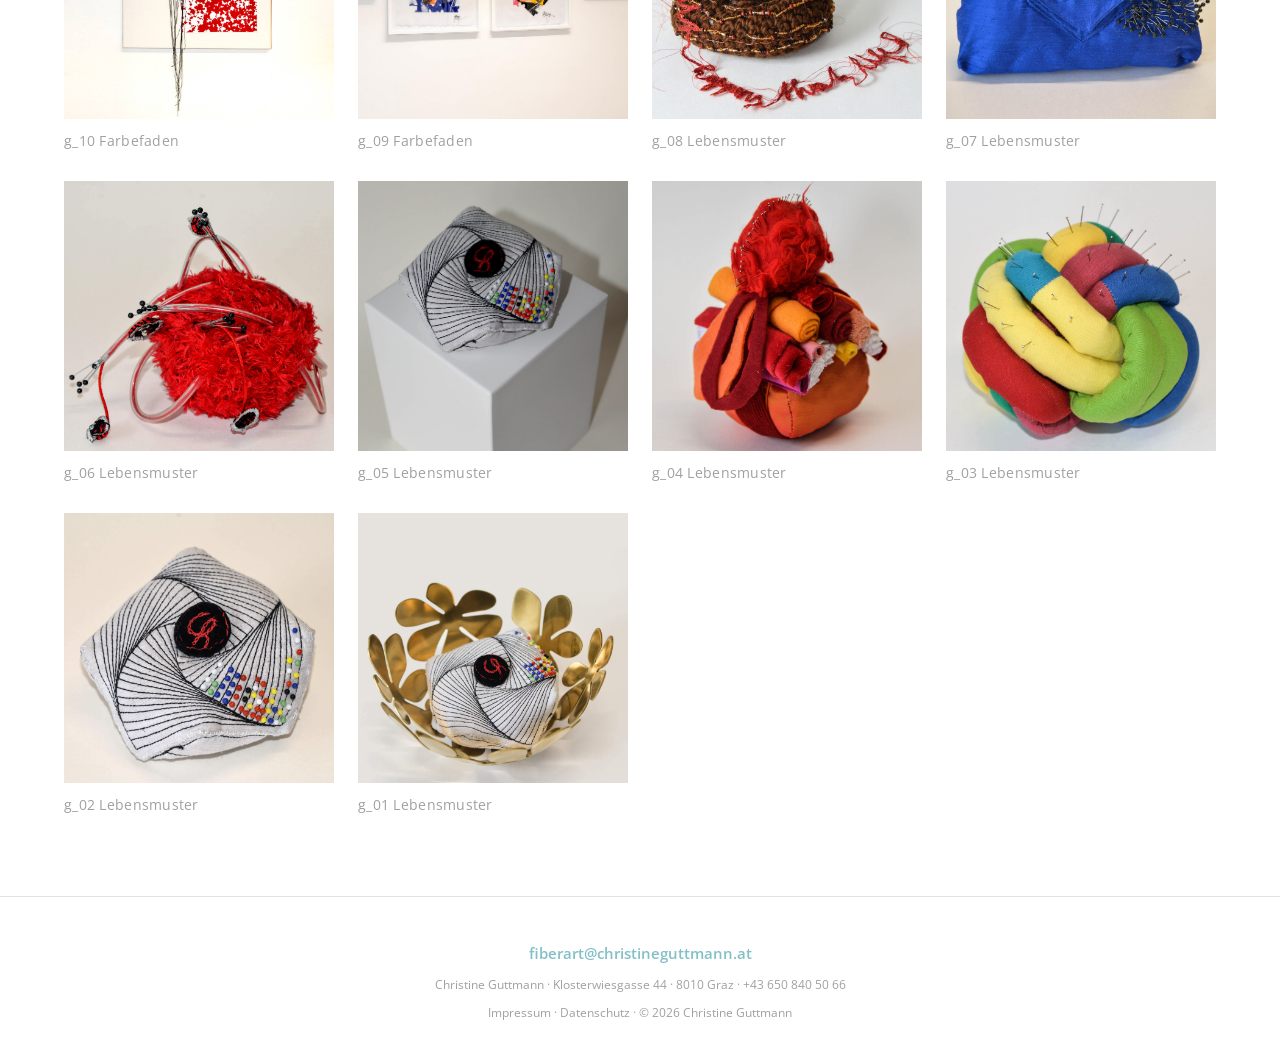
==== commit bb588d6f: "@ Rebrand fiberART to Fiber Art Wordmark, page titles, logo, slide caption and the meta descriptions" ====
--- a/index.html
+++ b/index.html
@@ -3,8 +3,8 @@
 <head>
   <meta charset="UTF-8">
   <meta name="viewport" content="width=device-width, initial-scale=1">
-  <title>Christine Guttmann | fiberART</title>
-  <meta name="description" content="Christine Guttmann — fiberART aus Graz. Textile Kunst: lebensMUSTER, farbeFADEN, strichFADEN, filzWERK, fotoASPEKTE.">
+  <title>Christine Guttmann | Fiber Art</title>
+  <meta name="description" content="Christine Guttmann — Fiber Art aus Graz. Textile Kunst: Lebensmuster, Farbefaden, Stringfaden, Filzwerk, Fotoaspekte.">
   <link rel="icon" type="image/png" sizes="32x32" href="assets/img/cropped-Fiberart-by-Christine-Guttmann-32x32.png">
   <link rel="icon" type="image/png" sizes="192x192" href="assets/img/cropped-Fiberart-by-Christine-Guttmann-192x192.png">
   <link rel="preconnect" href="https://fonts.googleapis.com">
@@ -18,7 +18,7 @@
   <div class="header-inner">
     <a class="logo" href="index.html">
       <img src="assets/img/cropped-Fiberart-by-Christine-Guttmann-180x180.png" alt="">
-      <span>christine guttmann<em>fiberART</em></span>
+      <span>christine guttmann<em>Fiber Art</em></span>
     </a>
     <button class="nav-toggle" aria-label="Menü öffnen" aria-expanded="false"><span></span><span></span><span></span></button>
     <nav id="top-nav" aria-label="Hauptnavigation">
@@ -67,9 +67,9 @@
       </div>
     </div>
     <div class="slide">
-      <img src="assets/img/Chistine-Guttmann-Ausstellung.jpg" alt="Ausstellungsansicht fiberART">
-      <div class="slide-caption">
-        <h2>fiberART</h2>
+      <img src="assets/img/Chistine-Guttmann-Ausstellung.jpg" alt="Ausstellungsansicht Fiber Art">
+      <div class="slide-caption">
+        <h2>Fiber Art</h2>
         <p>Textile Kunst aus Graz</p>
       </div>
     </div>
--- a/assets/css/style.css
+++ b/assets/css/style.css
@@ -1,5 +1,5 @@
 /* ============================================================
-   Christine Guttmann — fiberART · Redesign
+   Christine Guttmann — Fiber Art · Redesign
    Minimal white portfolio: fixed header, fullwidth slider,
    aktuell strip, filterable project grid, slim footer.
    ============================================================ */
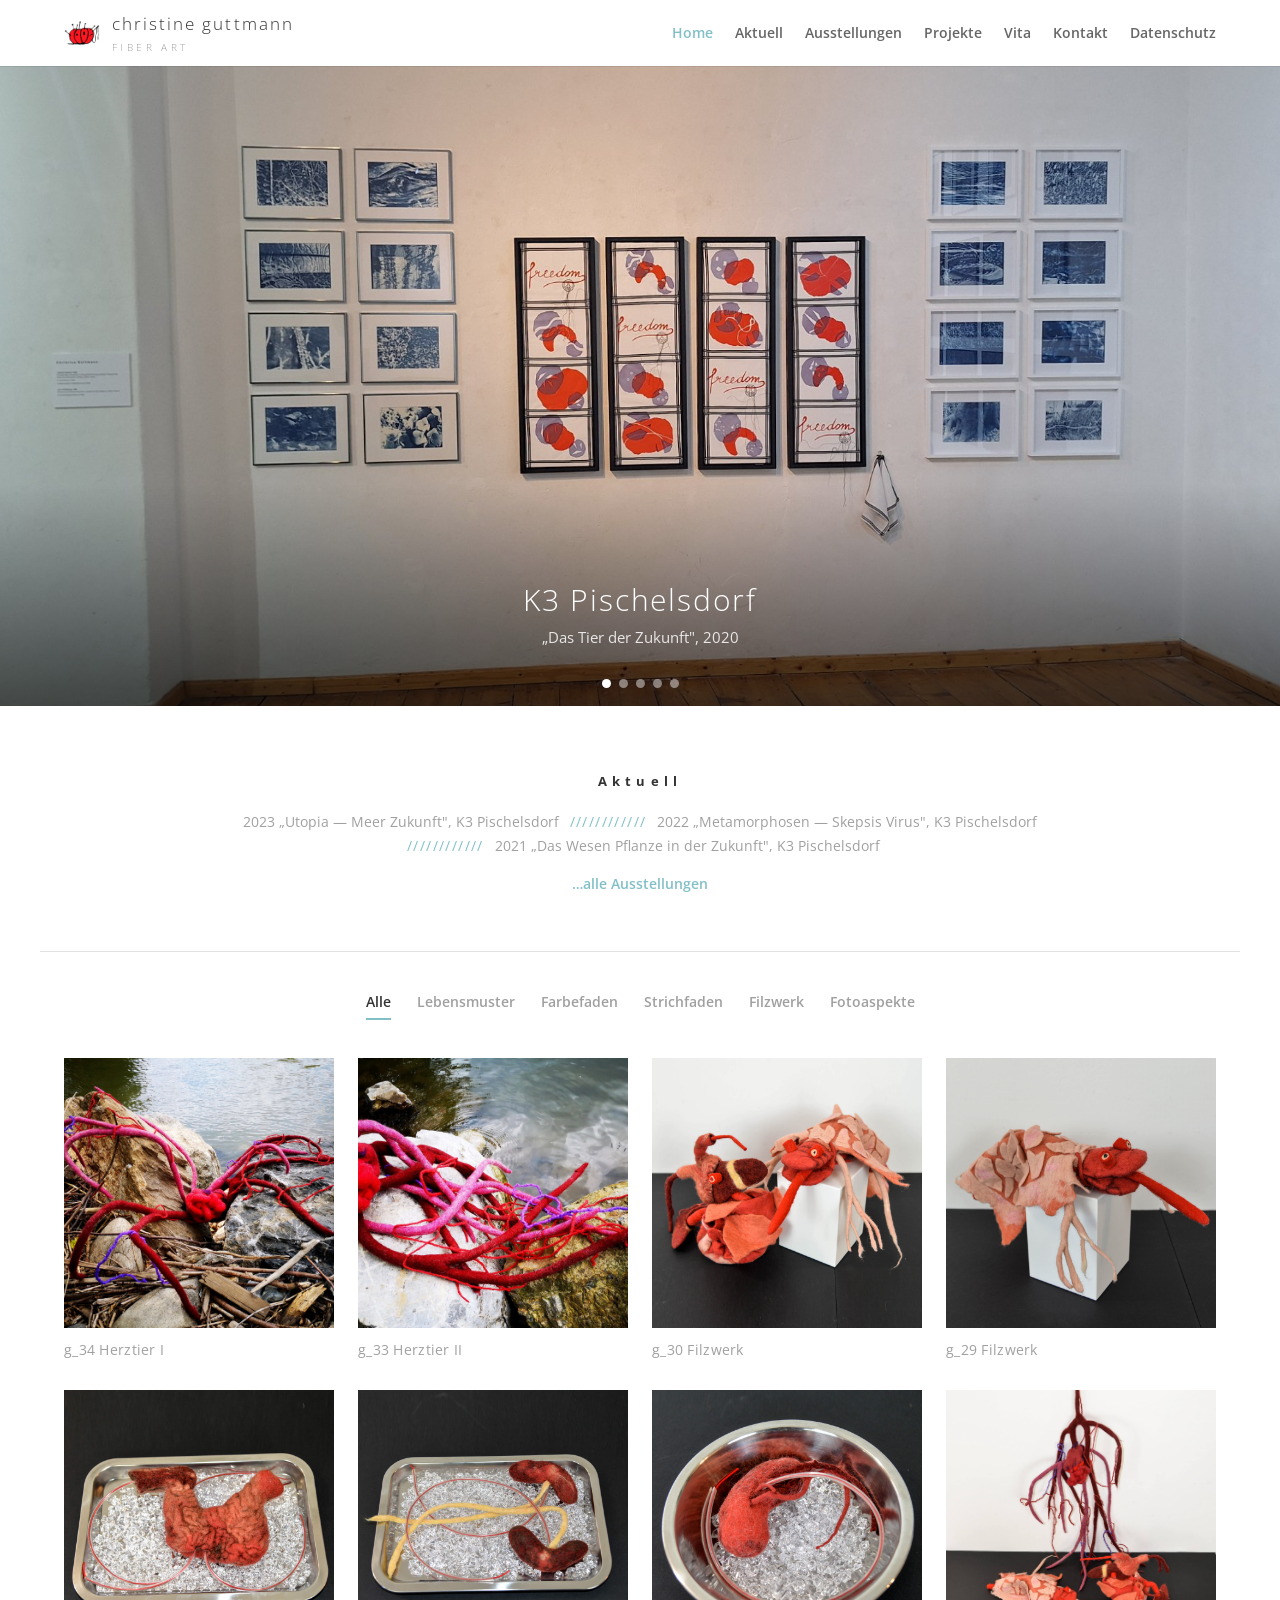
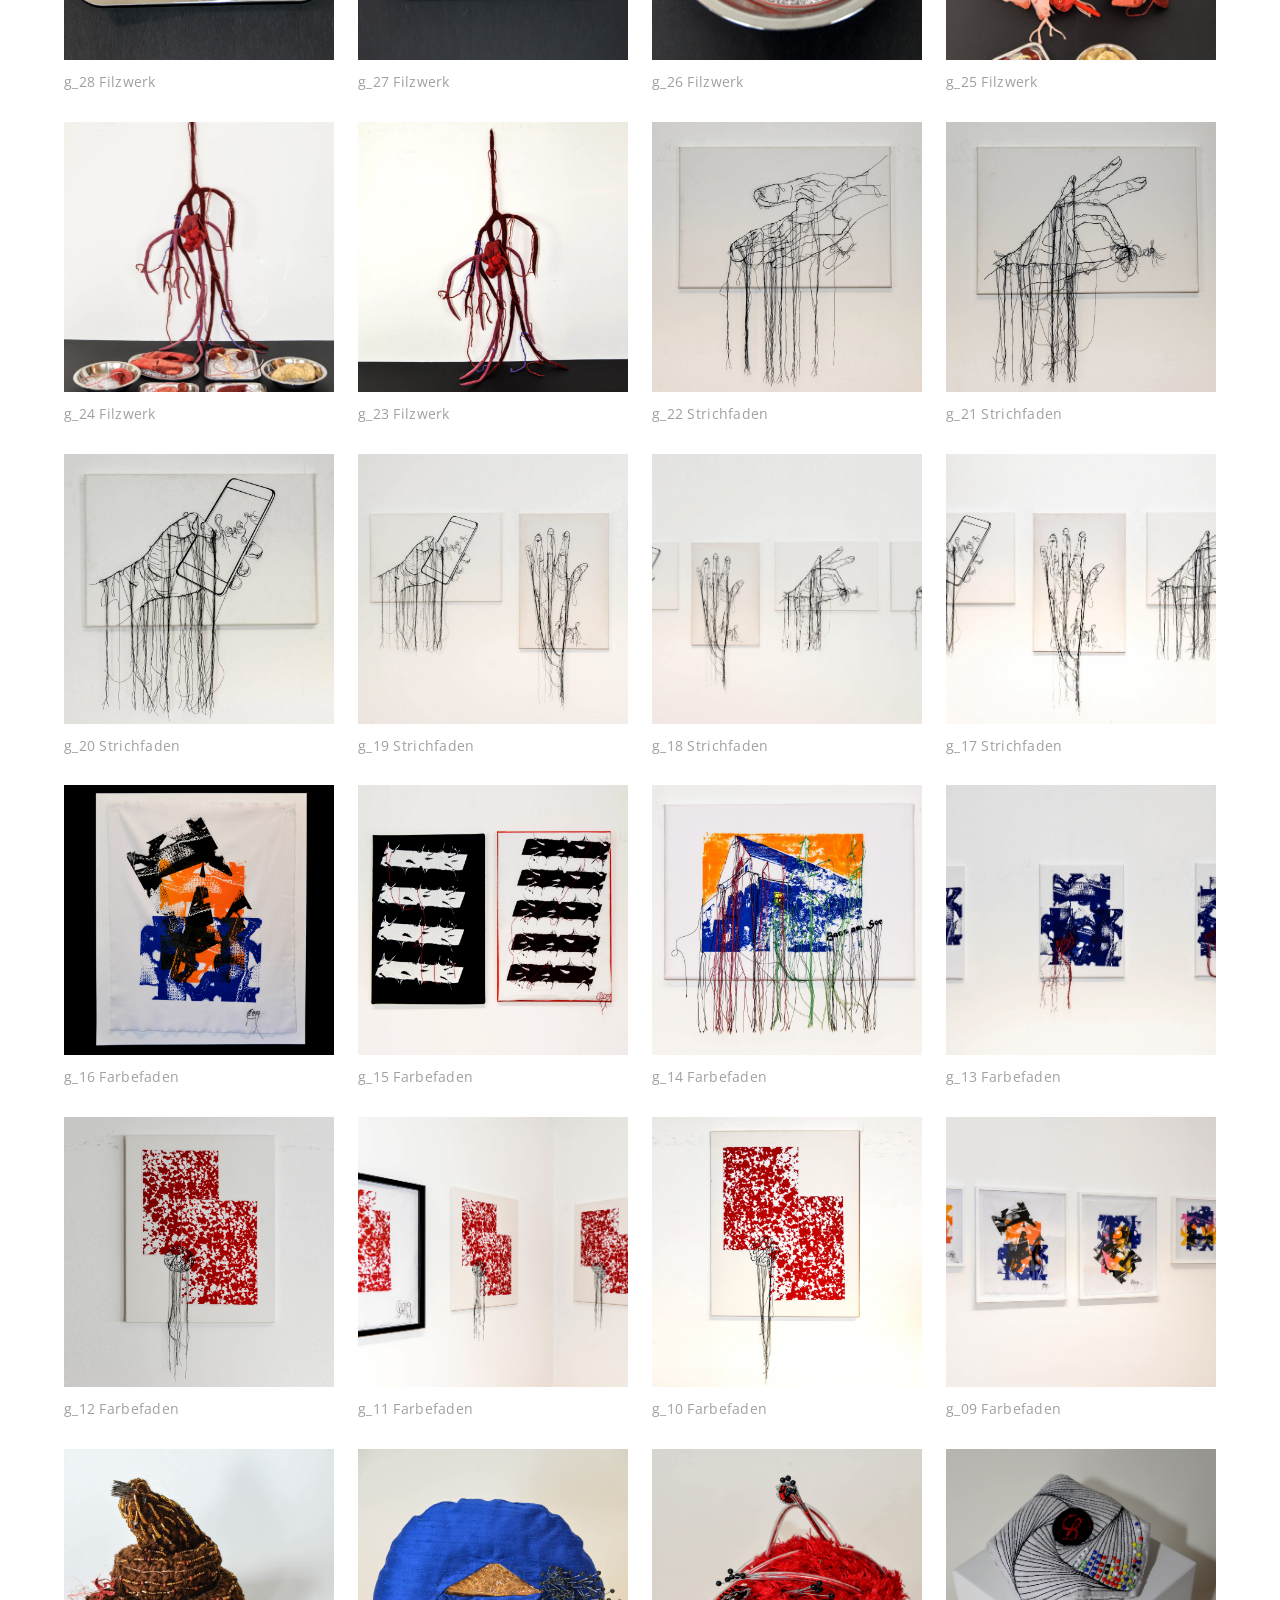
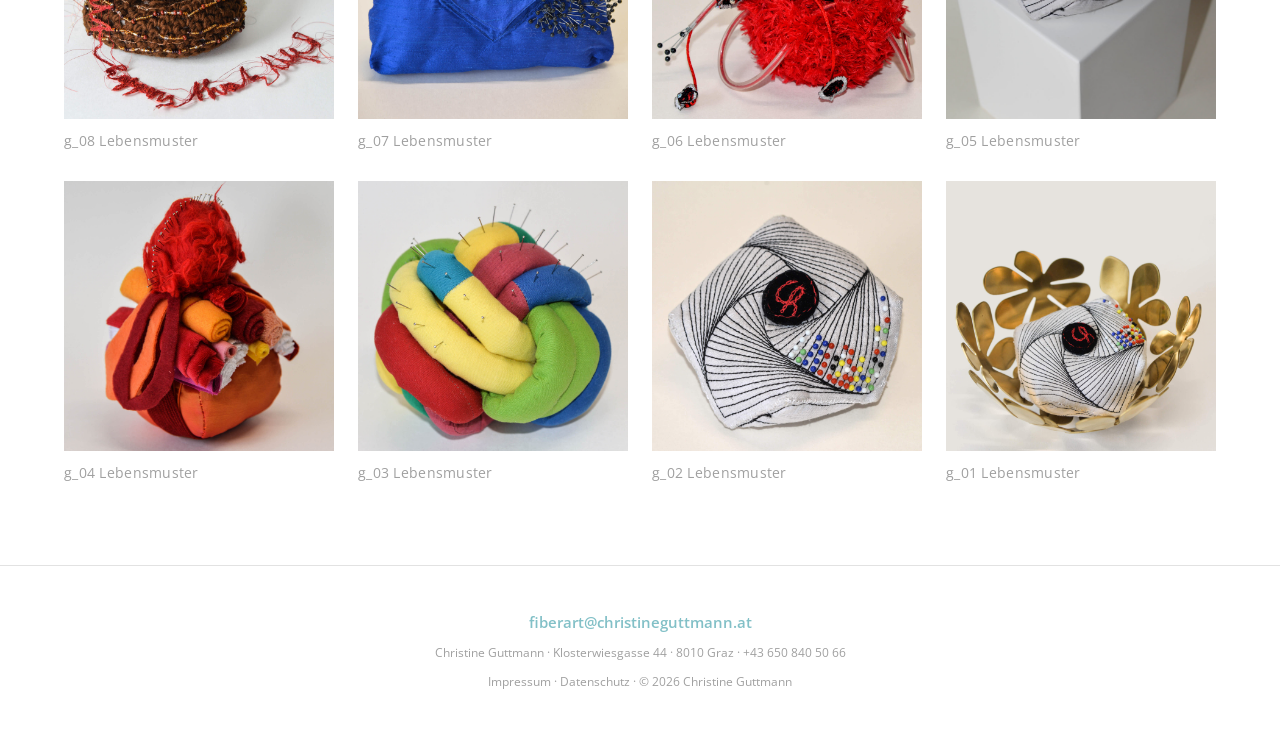
==== commit cee249d1: "Website aktualisiert" ====
--- a/index.html
+++ b/index.html
@@ -4,7 +4,7 @@
   <meta charset="UTF-8">
   <meta name="viewport" content="width=device-width, initial-scale=1">
   <title>Christine Guttmann | Fiber Art</title>
-  <meta name="description" content="Christine Guttmann — Fiber Art aus Graz. Textile Kunst: Lebensmuster, Farbefaden, Stringfaden, Filzwerk, Fotoaspekte.">
+  <meta name="description" content="Christine Guttmann — Fiber Art aus Graz. Textile Kunst: Lebensmuster, Farbefaden, Strichfaden, Filzwerk, Fotoaspekte.">
   <link rel="icon" type="image/png" sizes="32x32" href="assets/img/cropped-Fiberart-by-Christine-Guttmann-32x32.png">
   <link rel="icon" type="image/png" sizes="192x192" href="assets/img/cropped-Fiberart-by-Christine-Guttmann-192x192.png">
   <link rel="preconnect" href="https://fonts.googleapis.com">
@@ -39,7 +39,7 @@
 <section class="slider" aria-label="Ausstellungsansichten">
   <div class="slides" data-cms="startseite-slider" data-cms-kind="list" data-cms-label="Slideshow auf der Startseite">
     <div class="slide is-active">
-      <img src="assets/img/2020-K3-Ausstellung-Pischelsdorf-Christine-Guttmann.jpg" alt="Ausstellungsansicht K3 Pischelsdorf 2020">
+      <img src="assets/img/20260421-173057.jpg" alt="Ausstellungsansicht K3 Pischelsdorf 2020">
       <div class="slide-caption">
         <h2>K3 Pischelsdorf</h2>
         <p>„Das Tier der Zukunft", 2020</p>
@@ -110,14 +110,6 @@
       <figure><img src="assets/img/Herztier-II-Christine-Guttmann.jpg" alt="Herztier II" loading="lazy"></figure>
       <h2>g_33 Herztier II</h2>
     </a>
-    <a class="item" data-cat="fotoaspekte" href="assets/img/Farbspule.jpg" data-lightbox data-caption="g_32 Farbspule">
-      <figure><img src="assets/img/Farbspule.jpg" alt="Farbspule" loading="lazy"></figure>
-      <h2>g_32 Farbspule</h2>
-    </a>
-    <a class="item" data-cat="fotoaspekte" href="assets/img/Fiberart-by-Christine-Guttmann.jpg" data-lightbox data-caption="g_31 Fiberart">
-      <figure><img src="assets/img/Fiberart-by-Christine-Guttmann.jpg" alt="Fiberart Detail" loading="lazy"></figure>
-      <h2>g_31 Fiberart</h2>
-    </a>
     <a class="item" data-cat="filzwerk" href="assets/img/Christine-Guttmann_Filzkunst_7759.jpg" data-lightbox data-caption="g_30 Filzwerk">
       <figure><img src="assets/img/Christine-Guttmann_Filzkunst_7759.jpg" alt="Filzwerk" loading="lazy"></figure>
       <h2>g_30 Filzwerk</h2>
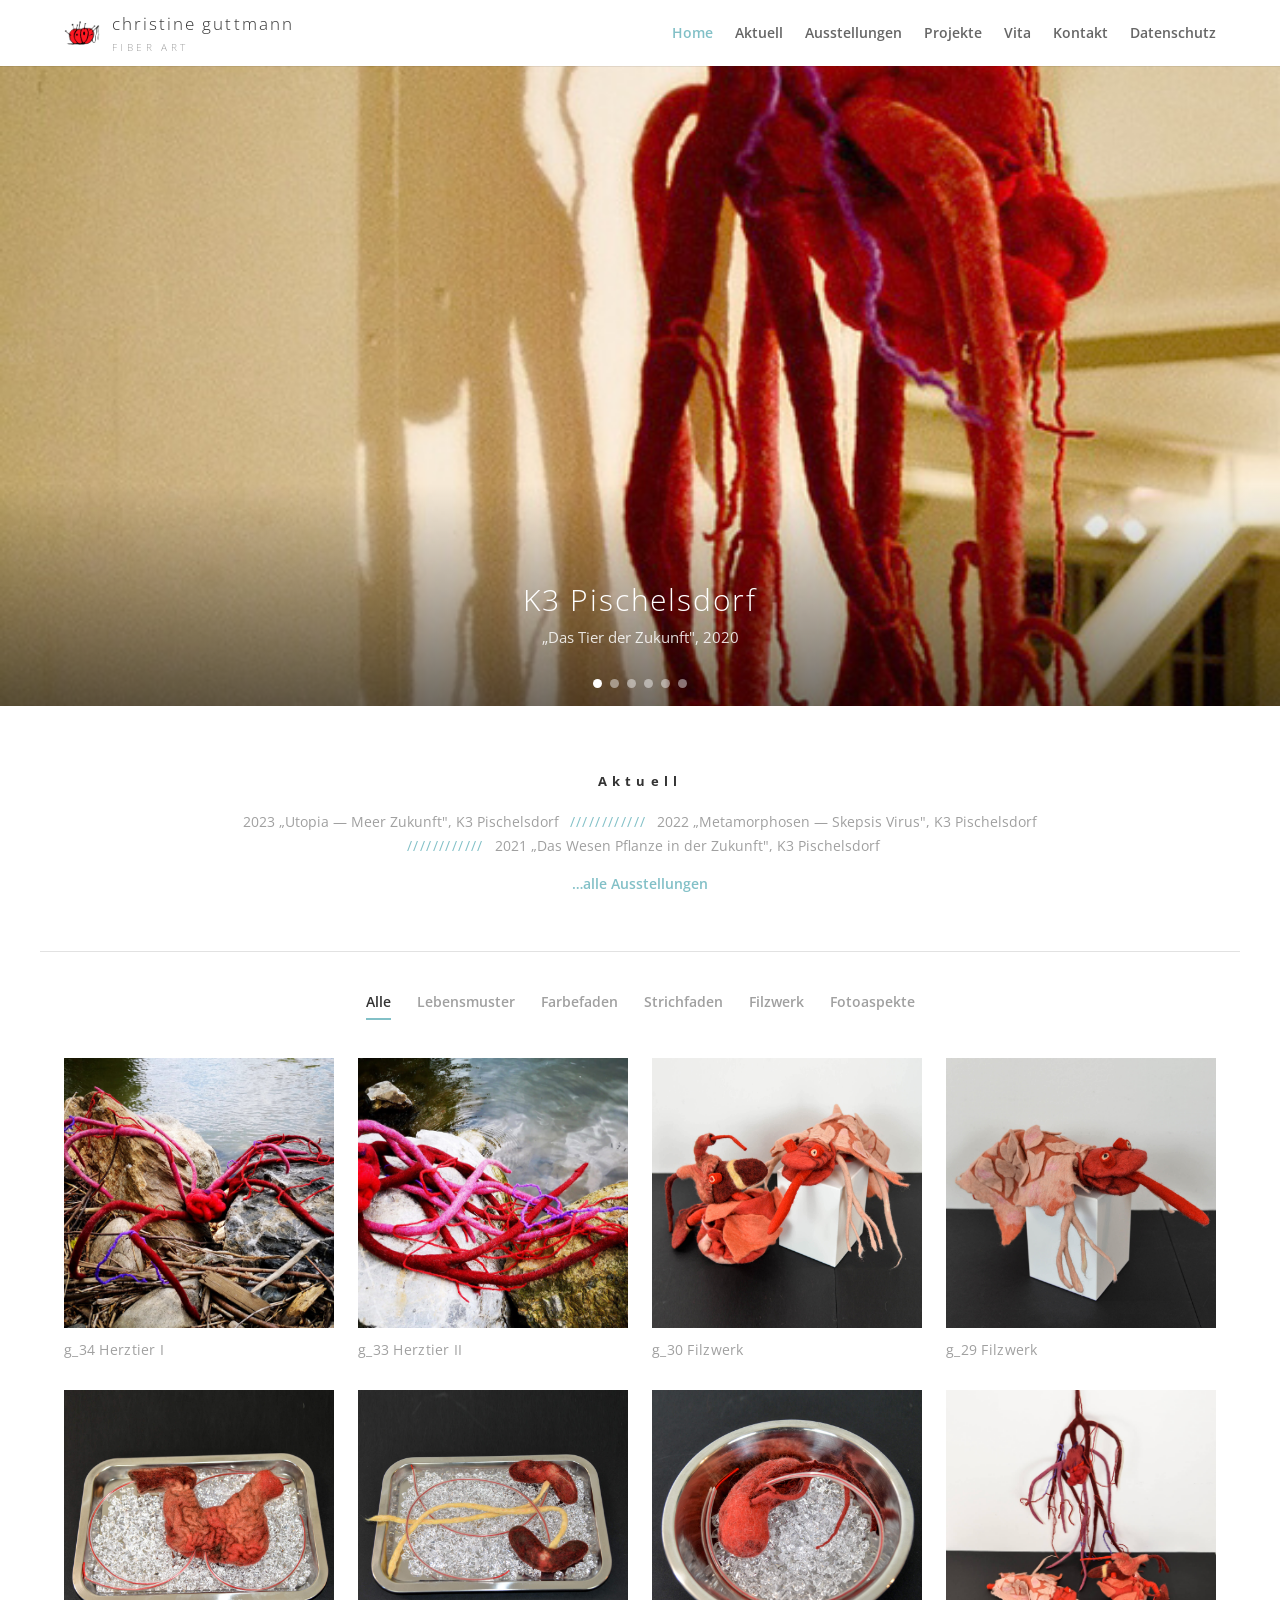
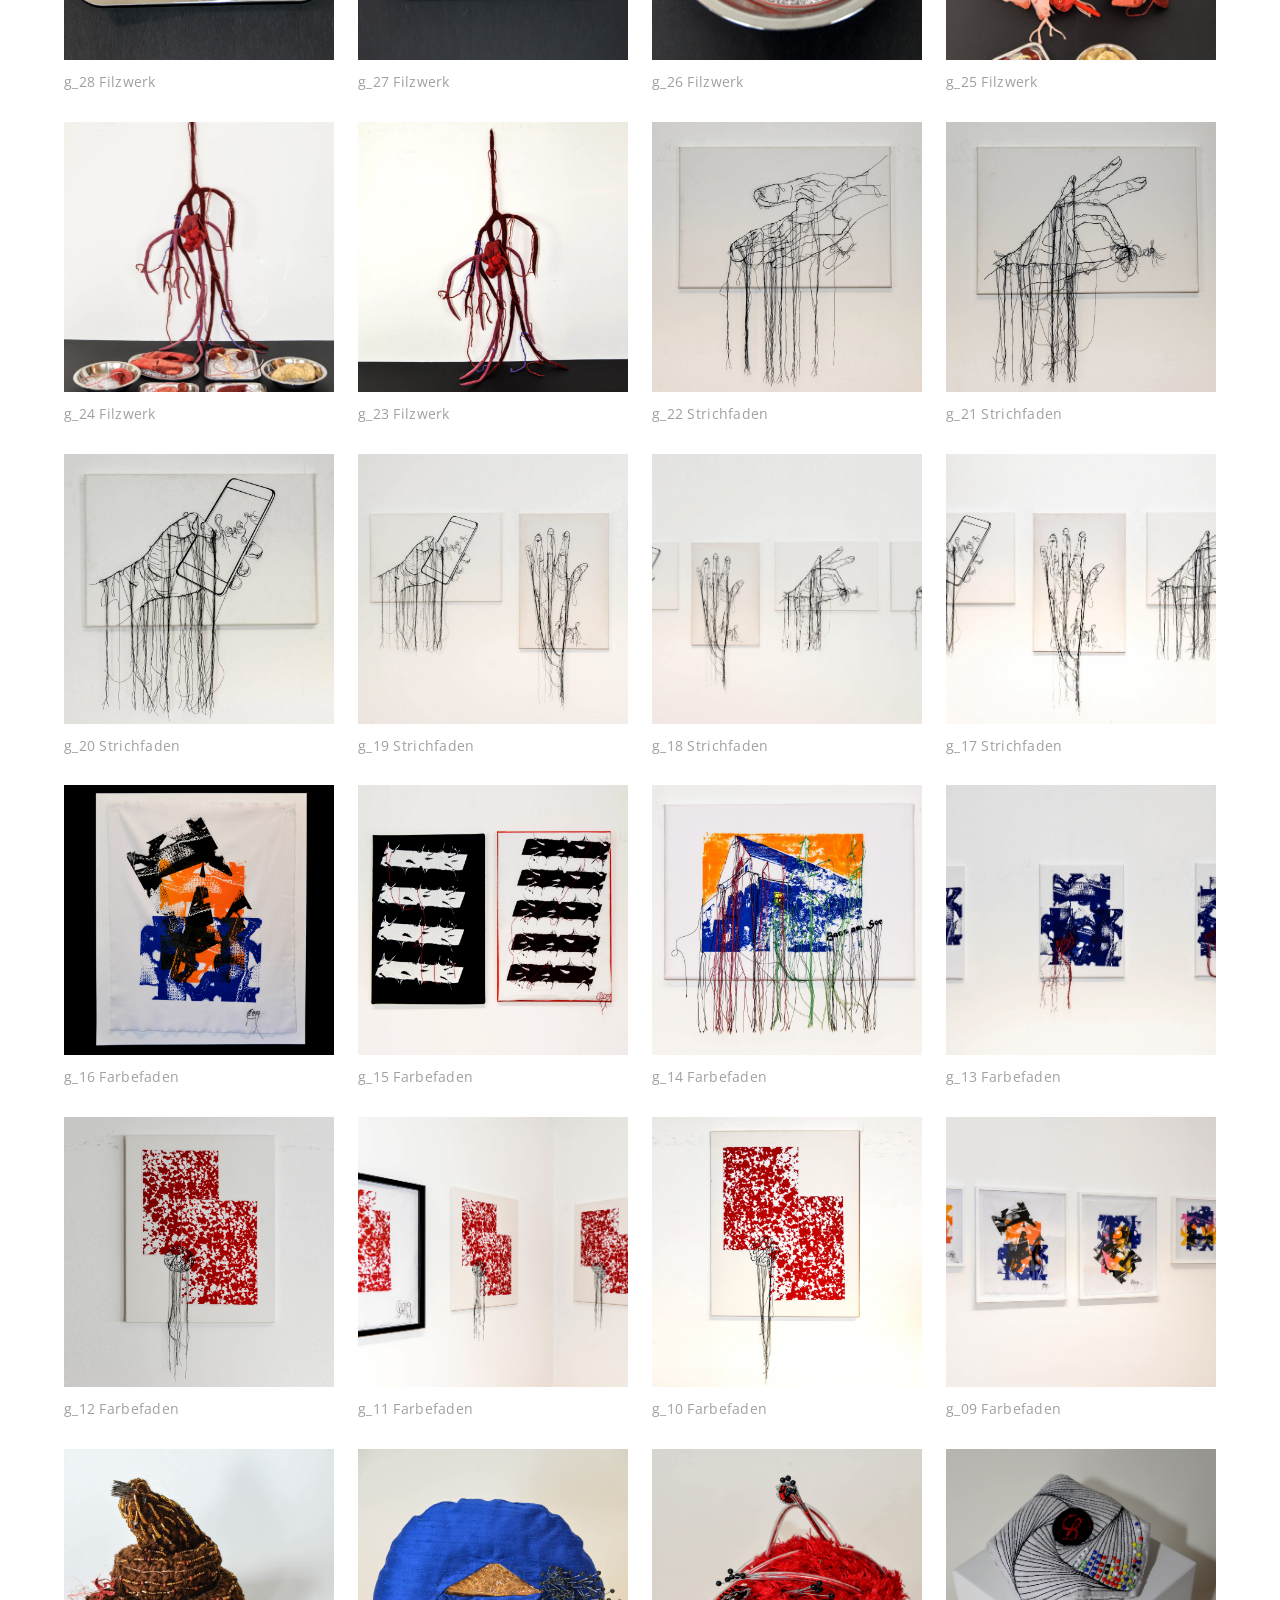
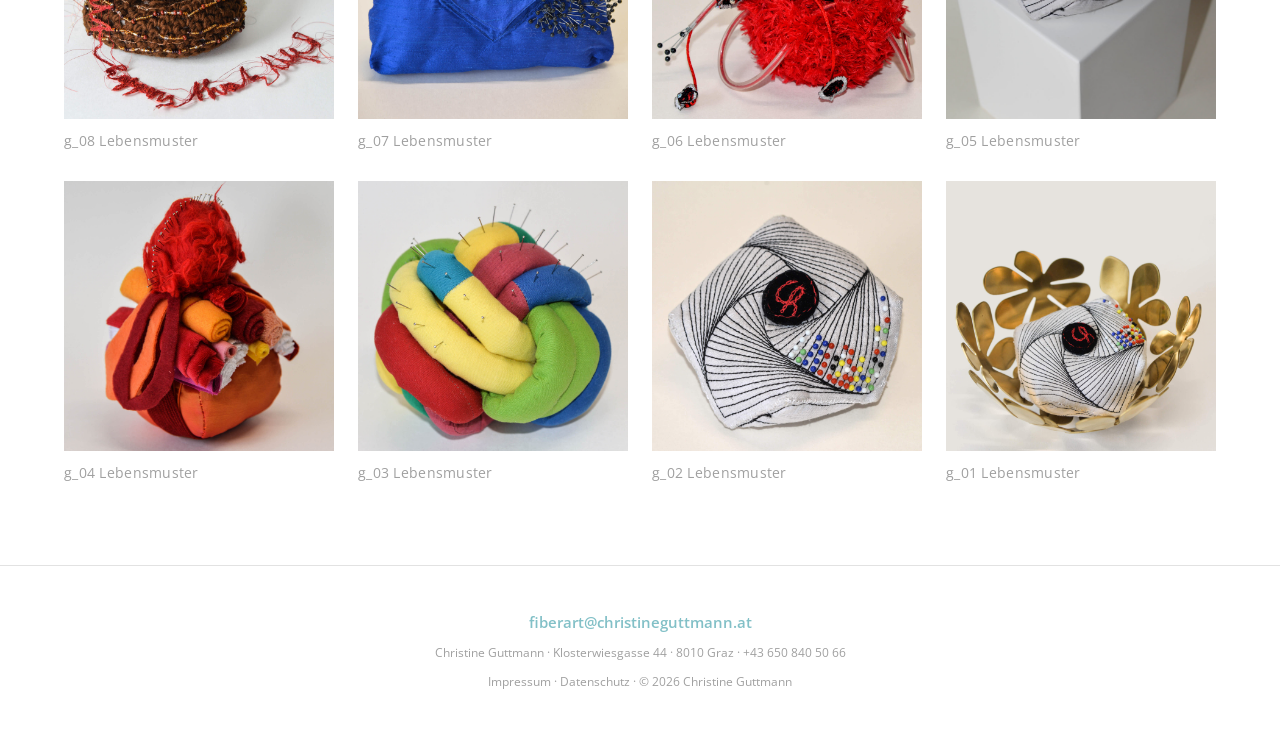
==== commit 850f1c59: "Website aktualisiert" ====
--- a/index.html
+++ b/index.html
@@ -39,7 +39,7 @@
 <section class="slider" aria-label="Ausstellungsansichten">
   <div class="slides" data-cms="startseite-slider" data-cms-kind="list" data-cms-label="Slideshow auf der Startseite">
     <div class="slide is-active">
-      <img src="assets/img/20260421-173057.jpg" alt="Ausstellungsansicht K3 Pischelsdorf 2020">
+      <img src="assets/img/2020-K3-Ausstellung-Pischelsdorf-Christine-Guttmann.jpg" alt="Ausstellungsansicht K3 Pischelsdorf 2020" style="object-position: 50% 27%;">
       <div class="slide-caption">
         <h2>K3 Pischelsdorf</h2>
         <p>„Das Tier der Zukunft", 2020</p>
@@ -64,6 +64,13 @@
       <div class="slide-caption">
         <h2>Galerie DABOGA, Frohnleiten</h2>
         <p>„Menschenbilder", 2017</p>
+      </div>
+    </div>
+    <div class="slide">
+      <img src="assets/img/Chistine-Guttmann-Ausstellung.jpg" alt="Ausstellungsansicht Fiber Art">
+      <div class="slide-caption">
+        <h2>Fiber Art</h2>
+        <p>Textile Kunst aus Graz</p>
       </div>
     </div>
     <div class="slide">
